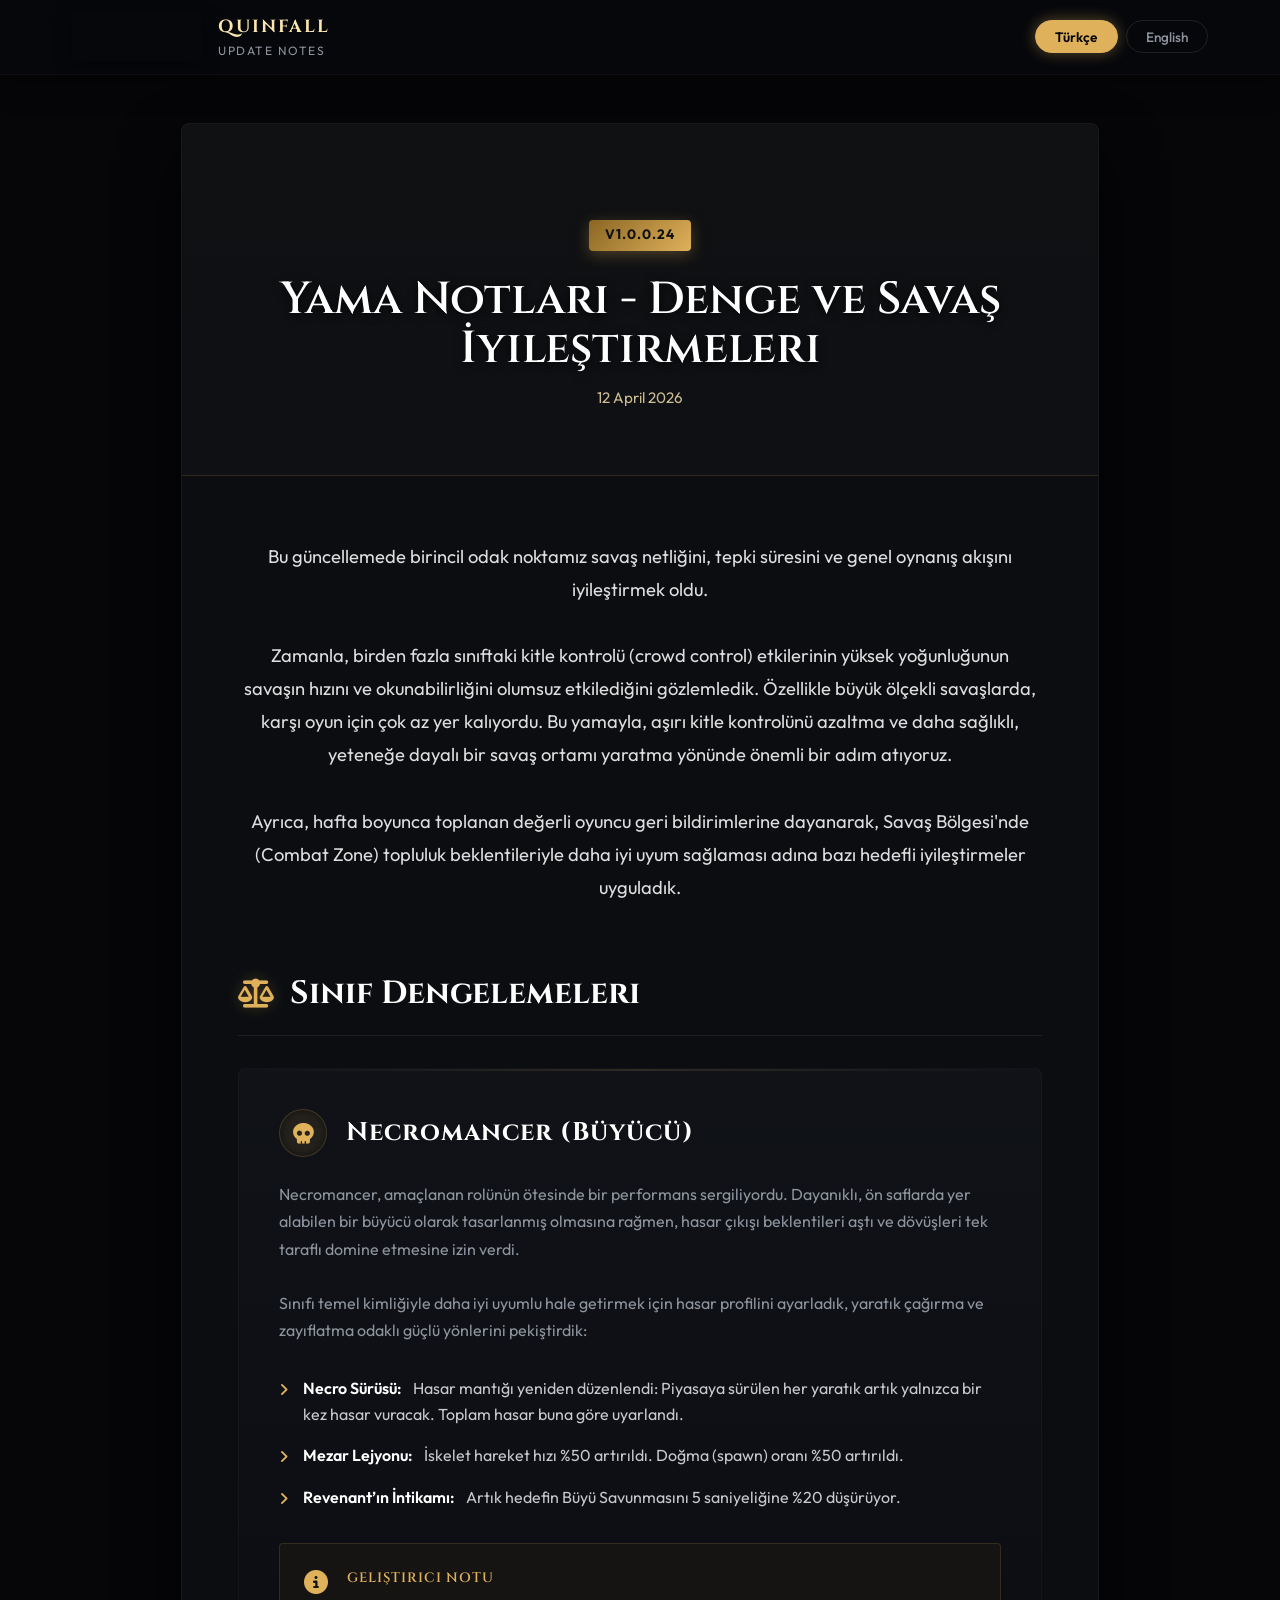
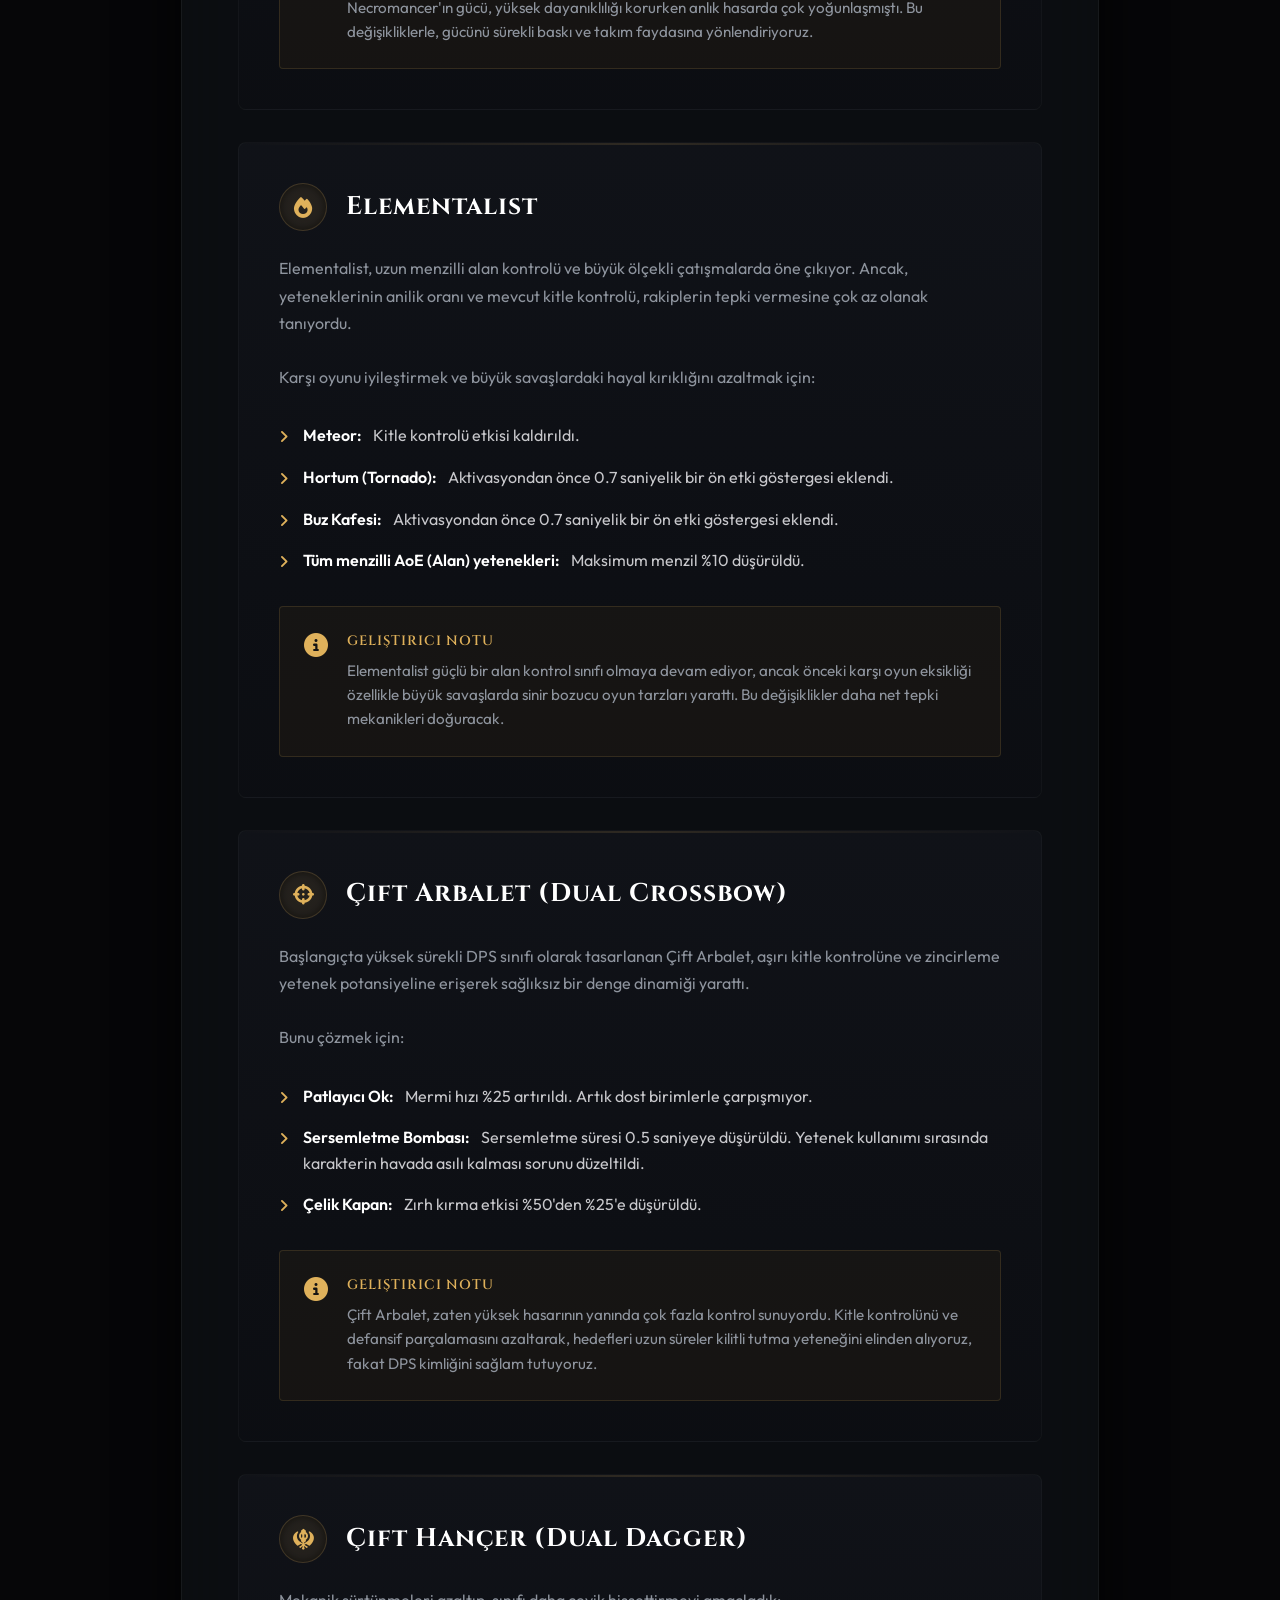
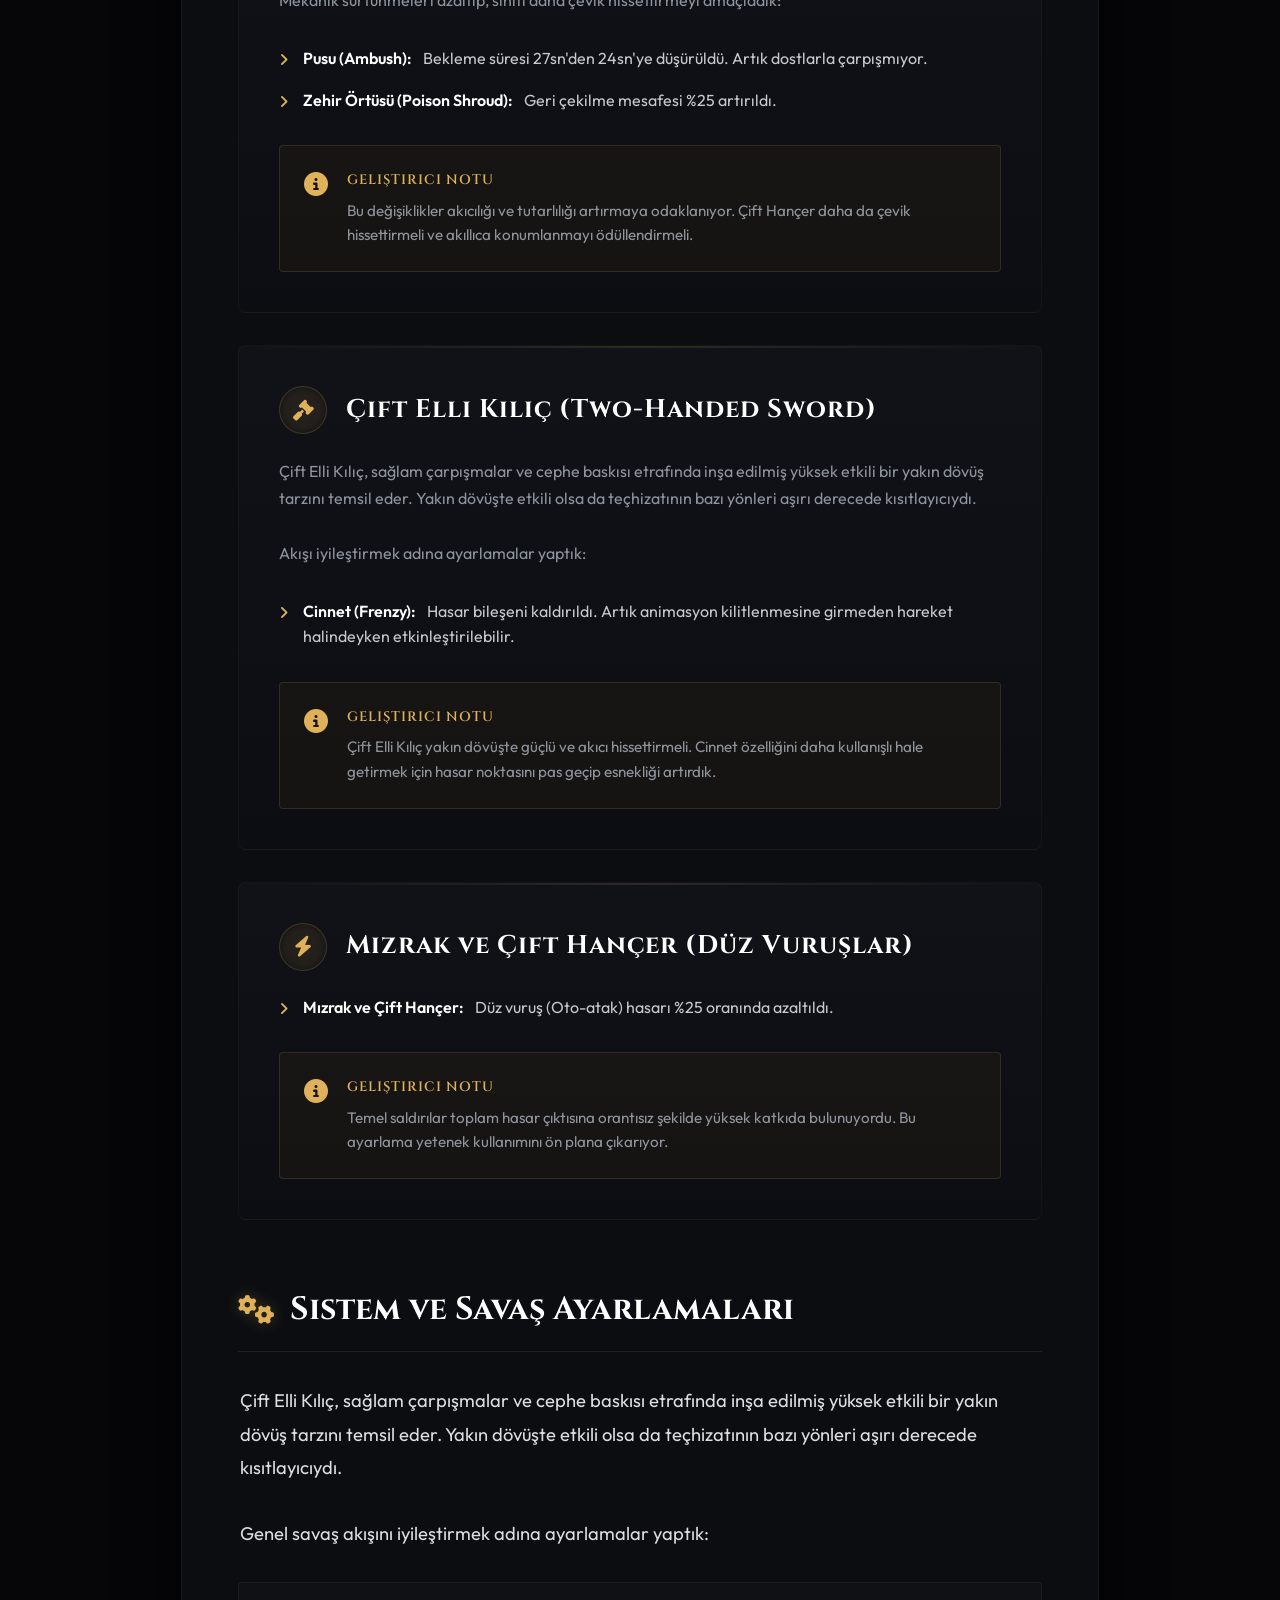
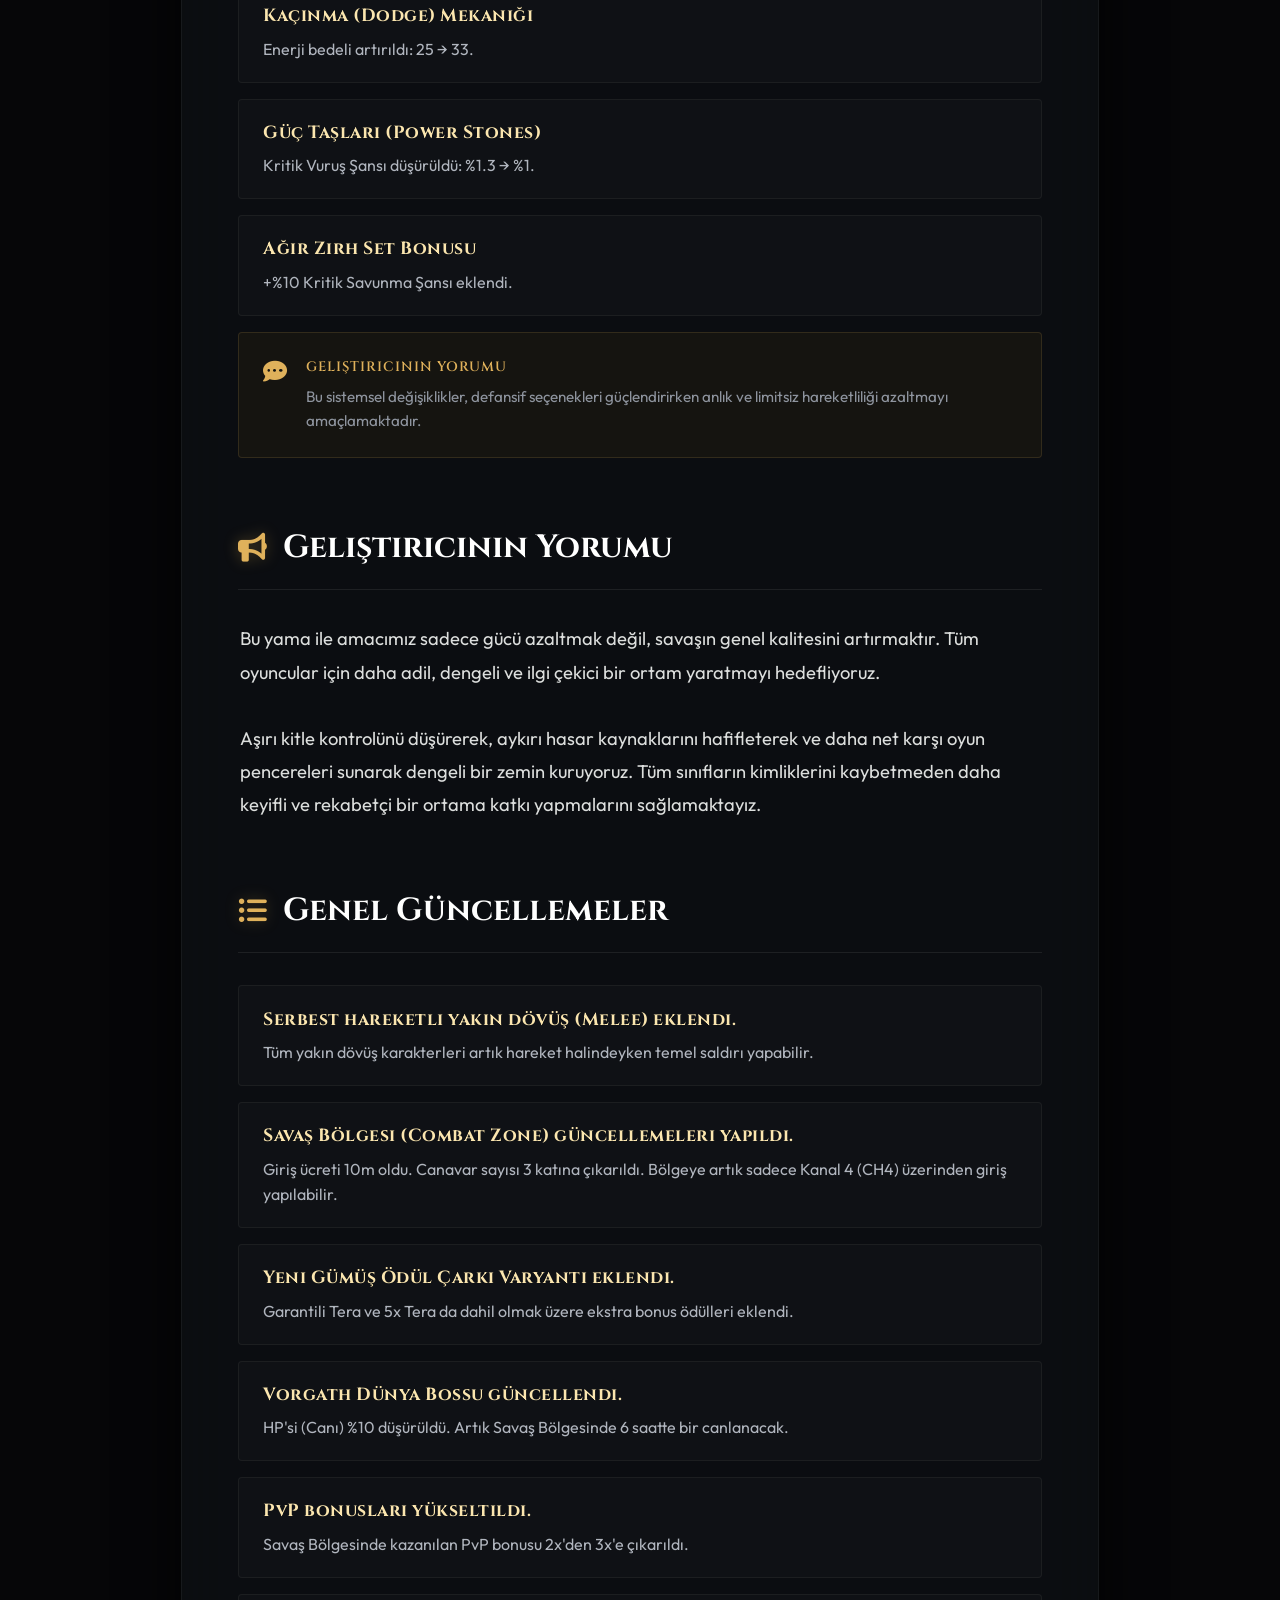
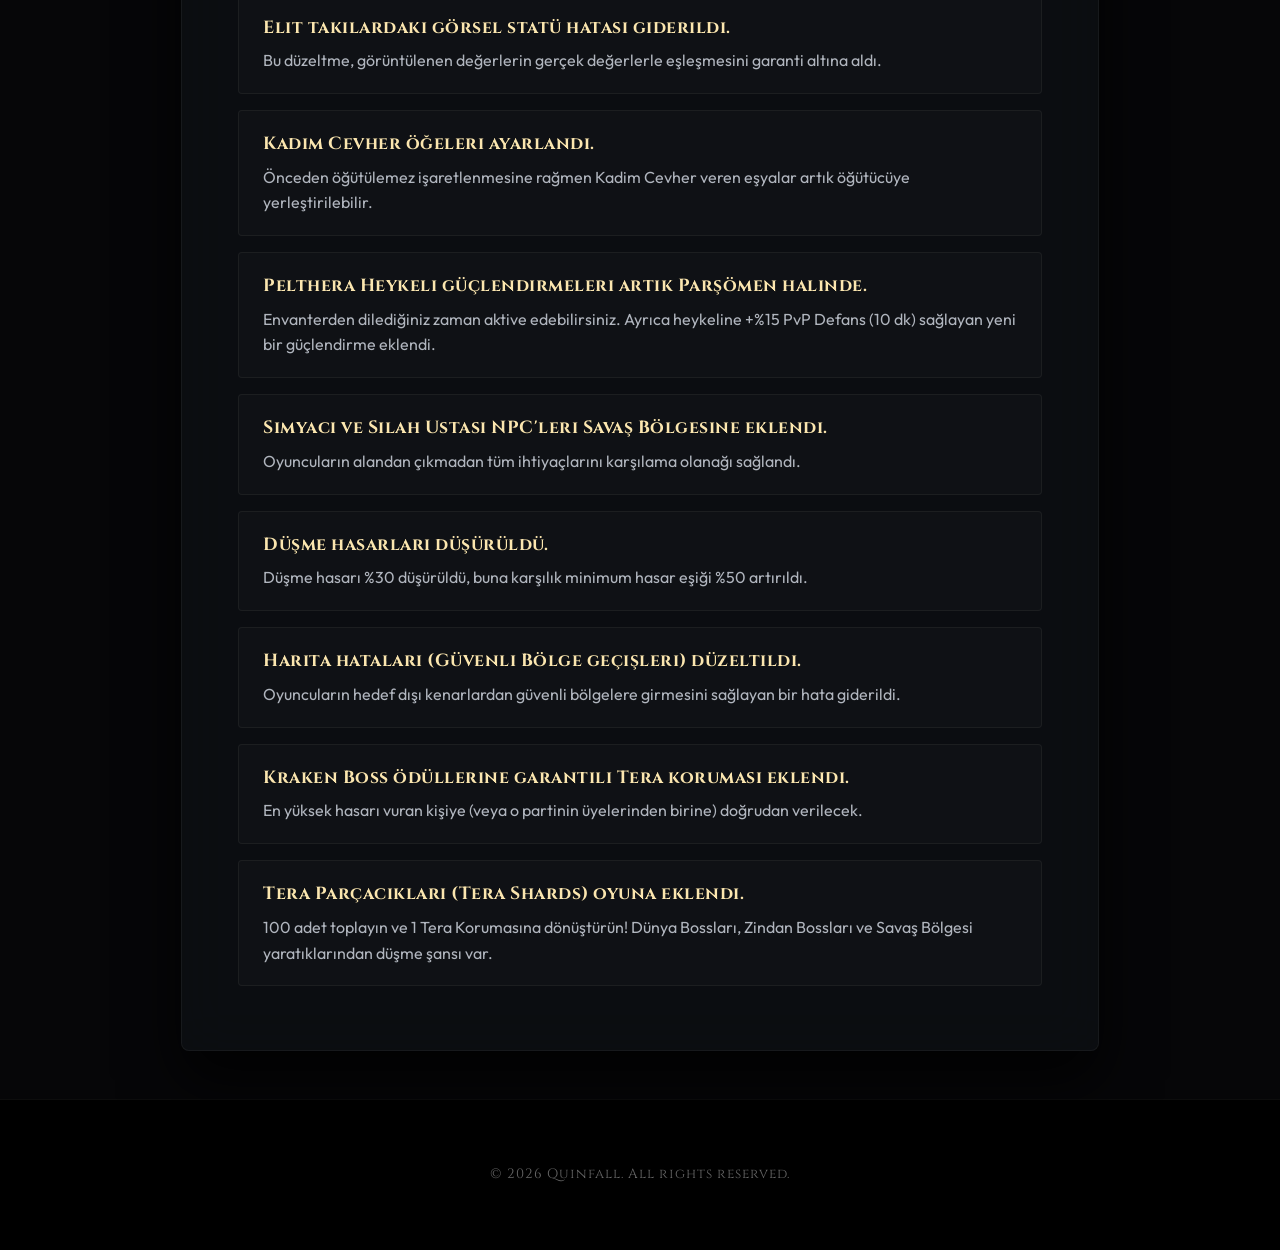
==== index.html @ e9168fc7 "Add files via upload Quinfall Patch Notes" ====
<!DOCTYPE html>
<html lang="en">
<head>
    <meta charset="UTF-8">
    <meta name="viewport" content="width=device-width, initial-scale=1.0">
    <title>Quinfall - Update Notes</title>
    <!-- Modern Fonts -->
    <link rel="preconnect" href="https://fonts.googleapis.com">
    <link rel="preconnect" href="https://fonts.gstatic.com" crossorigin>
    <link href="https://fonts.googleapis.com/css2?family=Outfit:wght@300;400;500;600;700&family=Cinzel:wght@500;600;700&display=swap" rel="stylesheet">
    <link rel="stylesheet" href="https://cdnjs.cloudflare.com/ajax/libs/font-awesome/6.4.0/css/all.min.css">
    <link rel="stylesheet" href="style.css">
</head>
<body>
    <!-- Premium Background Effects -->
    <div class="background-effects">
        <div class="glow-orb orb-1"></div>
        <div class="glow-orb orb-2"></div>
        <div class="glow-orb orb-3"></div>
        <div class="noise-overlay"></div>
    </div>

    <!-- Top Navigation -->
    <nav class="navbar">
        <div class="nav-container">
            <div class="logo">
                <span class="logo-q">Q</span>
                <div class="logo-text">
                    <h1>QUINFALL</h1>
                    <span class="subtitle" id="nav-subtitle">Update Notes</span>
                </div>
            </div>
            <div class="lang-selector">
                <button class="lang-btn active" data-lang="tr">Türkçe</button>
                <button class="lang-btn" data-lang="en">English</button>
            </div>
        </div>
    </nav>

    <!-- Main Content -->
    <main class="container">
        <div class="patch-container">
            <!-- Header Section (Dynamic) -->
            <div class="patch-hero" id="patch-hero">
                <div class="version-badge" id="version-badge">v1.0.0.24</div>
                <h1 class="patch-title" id="patch-title">Loading...</h1>
                <p class="patch-date" id="patch-date">12 April 2026</p>
            </div>

            <!-- Content renders here -->
            <div id="content-body" class="content-body">
                <div class="loading-spinner"></div>
            </div>
        </div>
    </main>

    <!-- Footer -->
    <footer>
        <div class="footer-content">
            <p>&copy; 2026 Quinfall. <span id="footer-rights">All rights reserved.</span></p>
        </div>
    </footer>

    <!-- Scripts -->
    <script src="data.js"></script>
    <script src="script.js"></script>
</body>
</html>
---- style.css ----
:root {
    /* Professional Game Palette */
    --bg-dark: #060608;
    --bg-panel: rgba(14, 16, 20, 0.75);
    --bg-panel-hover: rgba(22, 25, 30, 0.85);
    
    /* Authentic Gold/Bronze from typical MMOs */
    --gold: #dfb15b;
    --gold-light: #fbe6af;
    --gold-dark: #8b6623;
    
    --text-main: #dcdedd;
    --text-muted: #8e949e;
    
    --border-subtle: rgba(223, 177, 91, 0.15);
    --border-highlight: rgba(223, 177, 91, 0.4);
    
    /* Typography */
    --font-heading: 'Cinzel', serif;
    --font-body: 'Outfit', sans-serif;
    
    /* Spacing & Radii */
    --radius-sm: 4px;
    --radius-md: 8px;
    --radius-lg: 16px;
    
    /* Transitions */
    --trans-smooth: all 0.3s cubic-bezier(0.2, 0.8, 0.2, 1);
}

* { margin: 0; padding: 0; box-sizing: border-box; }

body {
    font-family: var(--font-body);
    background-color: var(--bg-dark);
    color: var(--text-main);
    line-height: 1.6;
    overflow-x: hidden;
    position: relative;
    min-height: 100vh;
}

/* Authentic Game Background */
.background-effects {
    position: fixed;
    top: 0; left: 0; width: 100vw; height: 100vh;
    z-index: -1;
    overflow: hidden;
    background-color: var(--bg-dark);
    background-image: url('https://shared.akamai.steamstatic.com/store_item_assets/steam/apps/2294660/page_bg_generated_v6b.jpg');
    background-size: cover;
    background-position: center top;
    background-attachment: fixed;
}
.background-effects::after {
    content: '';
    position: absolute;
    inset: 0;
    /* Deep fade to blend the bottom to dark black */
    background: linear-gradient(to bottom, rgba(6, 6, 8, 0.6) 0%, rgba(6, 6, 8, 0.95) 60%, rgba(6, 6, 8, 1) 100%);
    pointer-events: none;
}

/* Navbar: More integrated and professional */
.navbar {
    position: sticky;
    top: 0;
    z-index: 100;
    background: rgba(8, 9, 12, 0.85);
    backdrop-filter: blur(12px);
    -webkit-backdrop-filter: blur(12px);
    border-bottom: 1px solid rgba(255, 255, 255, 0.03);
    padding: 0.8rem 0;
    box-shadow: 0 4px 30px rgba(0,0,0,0.5);
}

.nav-container {
    max-width: 1200px;
    margin: 0 auto;
    padding: 0 2rem;
    display: flex;
    justify-content: space-between;
    align-items: center;
}

.logo {
    display: flex;
    align-items: center;
    gap: 1rem;
}

.logo-q {
    background: url('https://shared.akamai.steamstatic.com/store_item_assets/steam/apps/2294660/header.jpg') center/cover;
    width: 130px;
    height: 48px;
    border-radius: var(--radius-sm);
    box-shadow: 0 4px 15px rgba(0,0,0,0.5);
    /* Hiding the literal 'Q' text we had before */
    color: transparent;
}
.logo-q::before {
    display: none;
}

.logo-text {
    display: flex;
    flex-direction: column;
}

.logo-text h1 {
    font-family: var(--font-heading);
    font-size: 1.1rem;
    letter-spacing: 2px;
    color: var(--gold-light);
    margin: 0;
    text-transform: uppercase;
}

.logo-text .subtitle {
    font-size: 0.75rem;
    color: var(--text-muted);
    letter-spacing: 1.5px;
    text-transform: uppercase;
}

.lang-selector {
    display: flex;
    gap: 0.5rem;
}

.lang-btn {
    background: transparent;
    border: 1px solid rgba(255,255,255,0.1);
    color: var(--text-muted);
    font-family: var(--font-body);
    font-weight: 500;
    font-size: 0.85rem;
    padding: 0.4rem 1.2rem;
    border-radius: 40px;
    cursor: pointer;
    transition: var(--trans-smooth);
}

.lang-btn:hover {
    color: #fff;
    border-color: rgba(255,255,255,0.3);
    background: rgba(255,255,255,0.05);
}

.lang-btn.active {
    background: var(--gold);
    color: #000;
    border-color: var(--gold);
    font-weight: 600;
    box-shadow: 0 0 15px rgba(223, 177, 91, 0.4);
}

/* Layout */
.container {
    max-width: 950px;
    margin: 3rem auto;
    padding: 0 1rem;
}

.patch-container {
    background: var(--bg-panel);
    backdrop-filter: blur(25px);
    -webkit-backdrop-filter: blur(25px);
    border: 1px solid rgba(255, 255, 255, 0.05);
    border-radius: var(--radius-md);
    box-shadow: 0 30px 60px rgba(0,0,0,0.8), inset 0 1px 0 rgba(255,255,255,0.05);
    overflow: hidden;
}

/* Hero Section */
.patch-hero {
    padding: 6rem 3rem 4rem;
    text-align: center;
    position: relative;
    background-color: #111;
    background-image: url('https://shared.akamai.steamstatic.com/store_item_assets/steam/apps/2294660/library_hero.jpg');
    background-size: cover;
    background-position: center;
    border-bottom: 1px solid var(--border-subtle);
}

/* Dark overlay on hero image to make text pop */
.patch-hero::before {
    content: '';
    position: absolute;
    inset: 0;
    background: linear-gradient(180deg, rgba(14,16,20,0.3) 0%, rgba(14,16,20,0.9) 80%, rgba(14,16,20,1) 100%);
    z-index: 1;
}

.patch-hero > * {
    position: relative;
    z-index: 2;
}

.version-badge {
    display: inline-block;
    background: linear-gradient(135deg, var(--gold-dark), var(--gold));
    color: #111;
    border: none;
    padding: 0.3rem 1rem;
    border-radius: 4px;
    font-size: 0.85rem;
    font-weight: 700;
    letter-spacing: 1px;
    margin-bottom: 1.5rem;
    box-shadow: 0 4px 15px rgba(223, 177, 91, 0.3);
    text-transform: uppercase;
}

.patch-title {
    font-family: var(--font-heading);
    font-size: 2.8rem;
    font-weight: 600;
    color: #fff;
    margin-bottom: 0.8rem;
    line-height: 1.1;
    text-shadow: 0 2px 10px rgba(0,0,0,0.8);
}

.patch-hero .patch-date {
    color: var(--gold-light);
    font-size: 0.95rem;
    opacity: 0.8;
}

/* Content Body */
.content-body {
    padding: 4rem 3.5rem;
}

/* Patch Notes Content Styles */
.intro-text {
    font-size: 1.15rem;
    color: var(--text-main);
    margin-bottom: 4rem;
    line-height: 1.8;
    text-align: center;
    max-width: 800px;
    margin-left: auto;
    margin-right: auto;
}

.section-title {
    font-family: var(--font-heading);
    color: #fff;
    font-size: 2rem;
    margin: 4rem 0 2rem;
    padding-bottom: 1rem;
    border-bottom: 1px solid rgba(255,255,255,0.08);
    display: flex;
    align-items: center;
    gap: 1rem;
}

.section-title i {
    color: var(--gold);
    font-size: 1.8rem;
    text-shadow: 0 0 15px rgba(223, 177, 91, 0.3);
}

/* Modern MMO Class Cards */
.class-block {
    background: linear-gradient(180deg, rgba(25, 28, 35, 0.4) 0%, rgba(14, 16, 20, 0.4) 100%);
    border: 1px solid rgba(255,255,255,0.03);
    border-radius: var(--radius-md);
    padding: 2.5rem;
    margin-bottom: 2rem;
    transition: var(--trans-smooth);
    position: relative;
    overflow: hidden;
}

/* Top accent line */
.class-block::before {
    content: '';
    position: absolute;
    top: 0; left: 0; right: 0;
    height: 2px;
    background: linear-gradient(90deg, transparent, var(--border-subtle), transparent);
    transition: var(--trans-smooth);
}

.class-block:hover {
    background: linear-gradient(180deg, rgba(30, 34, 42, 0.5) 0%, rgba(18, 20, 25, 0.5) 100%);
    border-color: rgba(255,255,255,0.08);
    transform: translateY(-2px);
    box-shadow: 0 10px 30px rgba(0,0,0,0.5);
}

.class-block:hover::before {
    background: linear-gradient(90deg, transparent, var(--gold), transparent);
}

.class-header {
    display: flex;
    align-items: center;
    gap: 1.2rem;
    margin-bottom: 1.5rem;
}

.class-icon {
    width: 48px;
    height: 48px;
    background: rgba(223, 177, 91, 0.1);
    border: 1px solid var(--border-subtle);
    border-radius: 50%;
    display: flex;
    align-items: center;
    justify-content: center;
    color: var(--gold);
    font-size: 1.3rem;
    box-shadow: inset 0 0 10px rgba(0,0,0,0.5);
}

.class-block h3 {
    font-family: var(--font-heading);
    font-size: 1.6rem;
    color: #fff;
    letter-spacing: 1px;
}

.class-intro {
    color: var(--text-muted);
    margin-bottom: 2rem;
    font-size: 1rem;
    line-height: 1.7;
}

.changes-list {
    list-style: none;
    margin-bottom: 2rem;
    display: flex;
    flex-direction: column;
    gap: 1rem;
}

.changes-list li {
    position: relative;
    padding-left: 1.5rem;
    color: #c8c8cc;
}

.changes-list li::before {
    content: '\f105'; /* FontAwesome angle-right */
    font-family: 'Font Awesome 6 Free';
    font-weight: 900;
    position: absolute;
    left: 0;
    top: 2px;
    color: var(--gold);
    font-size: 0.9rem;
}

.skill-name {
    color: #fff;
    font-weight: 600;
    margin-right: 0.5rem;
}

/* Dev Note Enhancement */
.dev-note {
    background: rgba(139, 102, 35, 0.08);
    border: 1px solid rgba(223, 177, 91, 0.15);
    padding: 1.5rem;
    border-radius: var(--radius-sm);
    margin-top: 1rem;
    font-size: 0.95rem;
    color: var(--text-muted);
    display: flex;
    gap: 1.2rem;
    line-height: 1.6;
}

.dev-note i {
    color: var(--gold);
    font-size: 1.5rem;
    margin-top: 2px;
}

.dev-note-title {
    display: block;
    color: var(--gold);
    font-weight: 600;
    margin-bottom: 0.4rem;
    font-family: var(--font-heading);
    letter-spacing: 1px;
    text-transform: uppercase;
    font-size: 0.85rem;
}

/* System List - Authentic MMO Style */
.system-list {
    list-style: none;
    display: grid;
    grid-template-columns: 1fr;
    gap: 1rem;
}

.system-list li {
    background: rgba(255, 255, 255, 0.02);
    border: 1px solid rgba(255,255,255,0.05);
    padding: 1.2rem 1.5rem;
    border-radius: var(--radius-sm);
    transition: var(--trans-smooth);
    display: flex;
    flex-direction: column;
}

.system-list li:hover {
    background: rgba(255, 255, 255, 0.04);
    border-color: rgba(255,255,255,0.1);
}

.system-list li strong {
    color: var(--gold-light);
    font-family: var(--font-heading);
    letter-spacing: 0.5px;
    font-size: 1.1rem;
    margin-bottom: 0.4rem;
    display: block;
}

.system-list li span {
    color: #b0b5be;
}

/* Loading Spinner */
.loading-spinner {
    width: 50px;
    height: 50px;
    border: 3px solid rgba(255,255,255,0.05);
    border-top-color: var(--gold);
    border-radius: 50%;
    animation: spin 1s infinite cubic-bezier(0.6, 0.2, 0.4, 0.8);
    margin: 5rem auto;
}

@keyframes spin { 100% { transform: rotate(360deg); } }

/* Footer */
footer {
    text-align: center;
    padding: 4rem 0;
    color: rgba(255,255,255,0.4);
    font-size: 0.85rem;
    background: #000;
    border-top: 1px solid rgba(255,255,255,0.05);
    font-family: var(--font-heading);
    letter-spacing: 1px;
}

/* Responsive adjustments */
@media (max-width: 768px) {
    .patch-hero { padding: 4rem 1.5rem 3rem; }
    .patch-title { font-size: 2.2rem; }
    .content-body { padding: 2rem 1.5rem; }
    .nav-container { flex-direction: column; gap: 1rem; }
    .class-block { padding: 1.5rem; }
    .section-title { font-size: 1.6rem; }
}
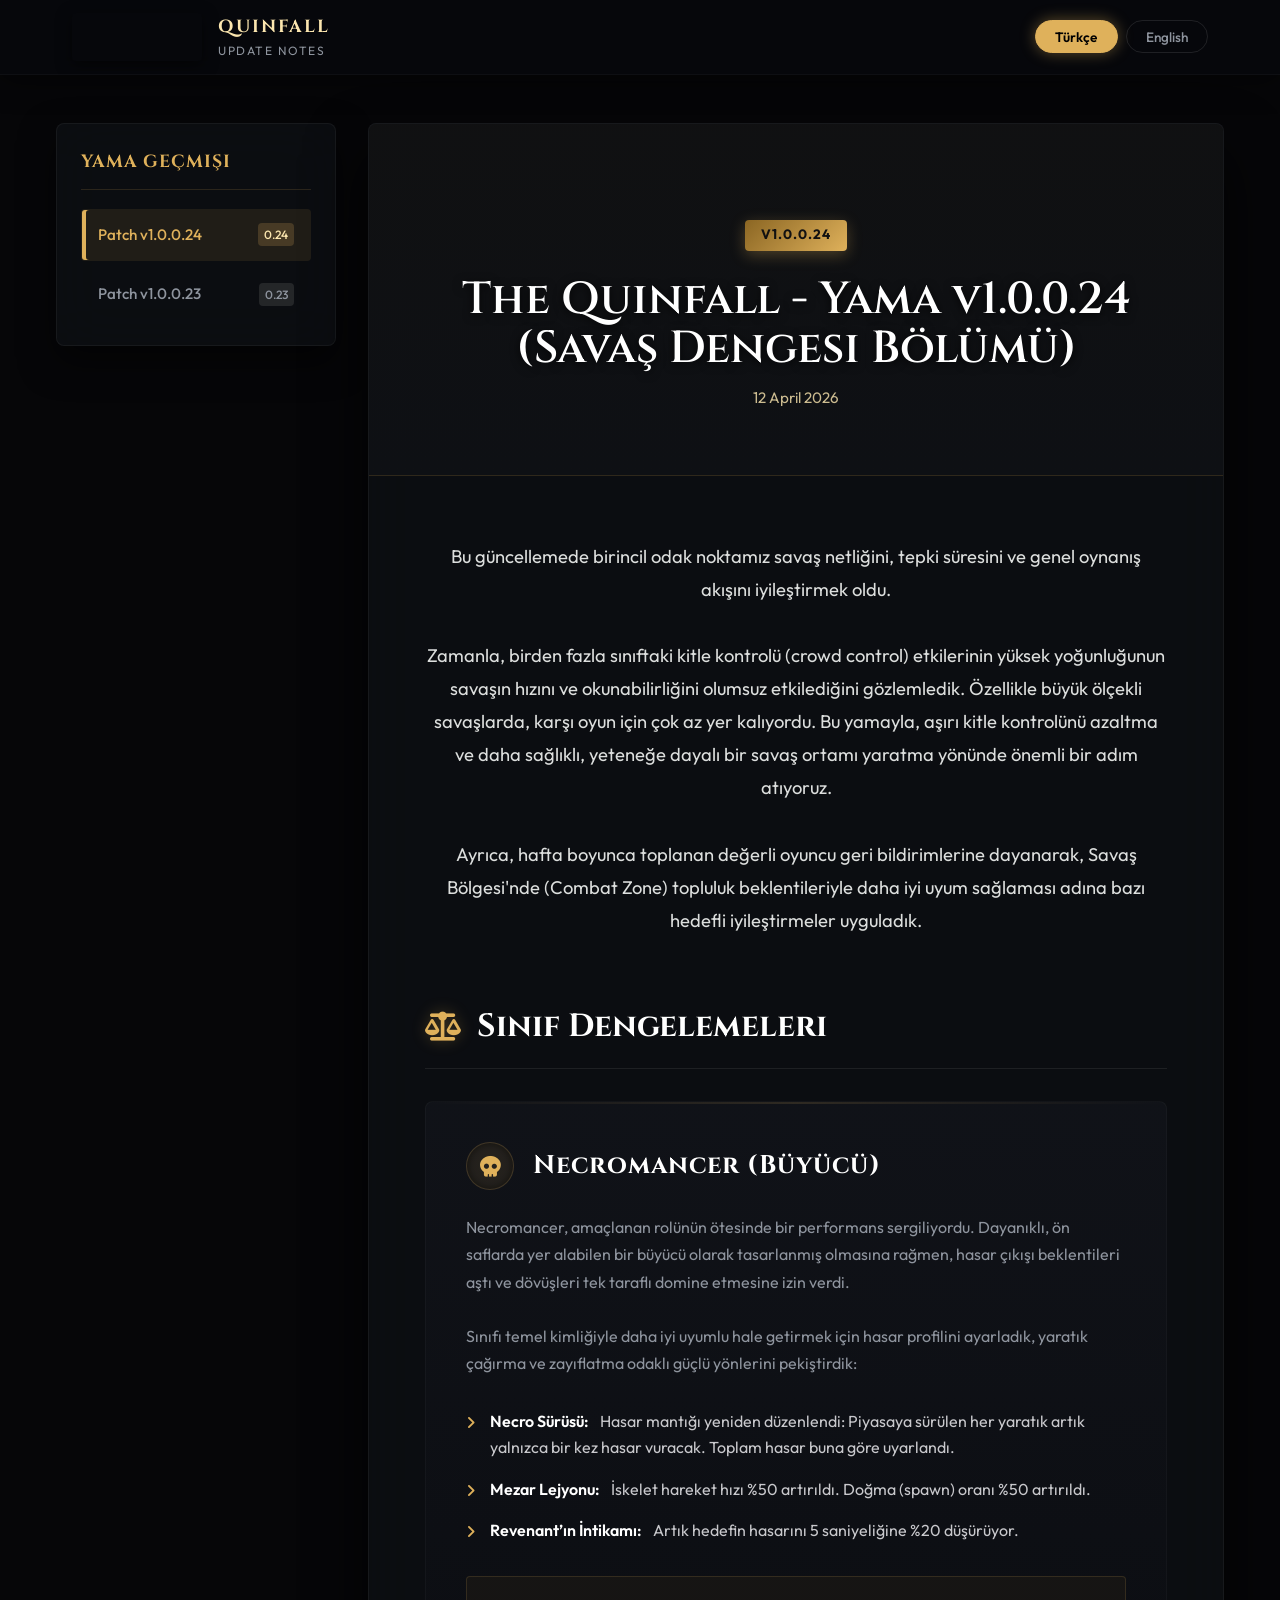
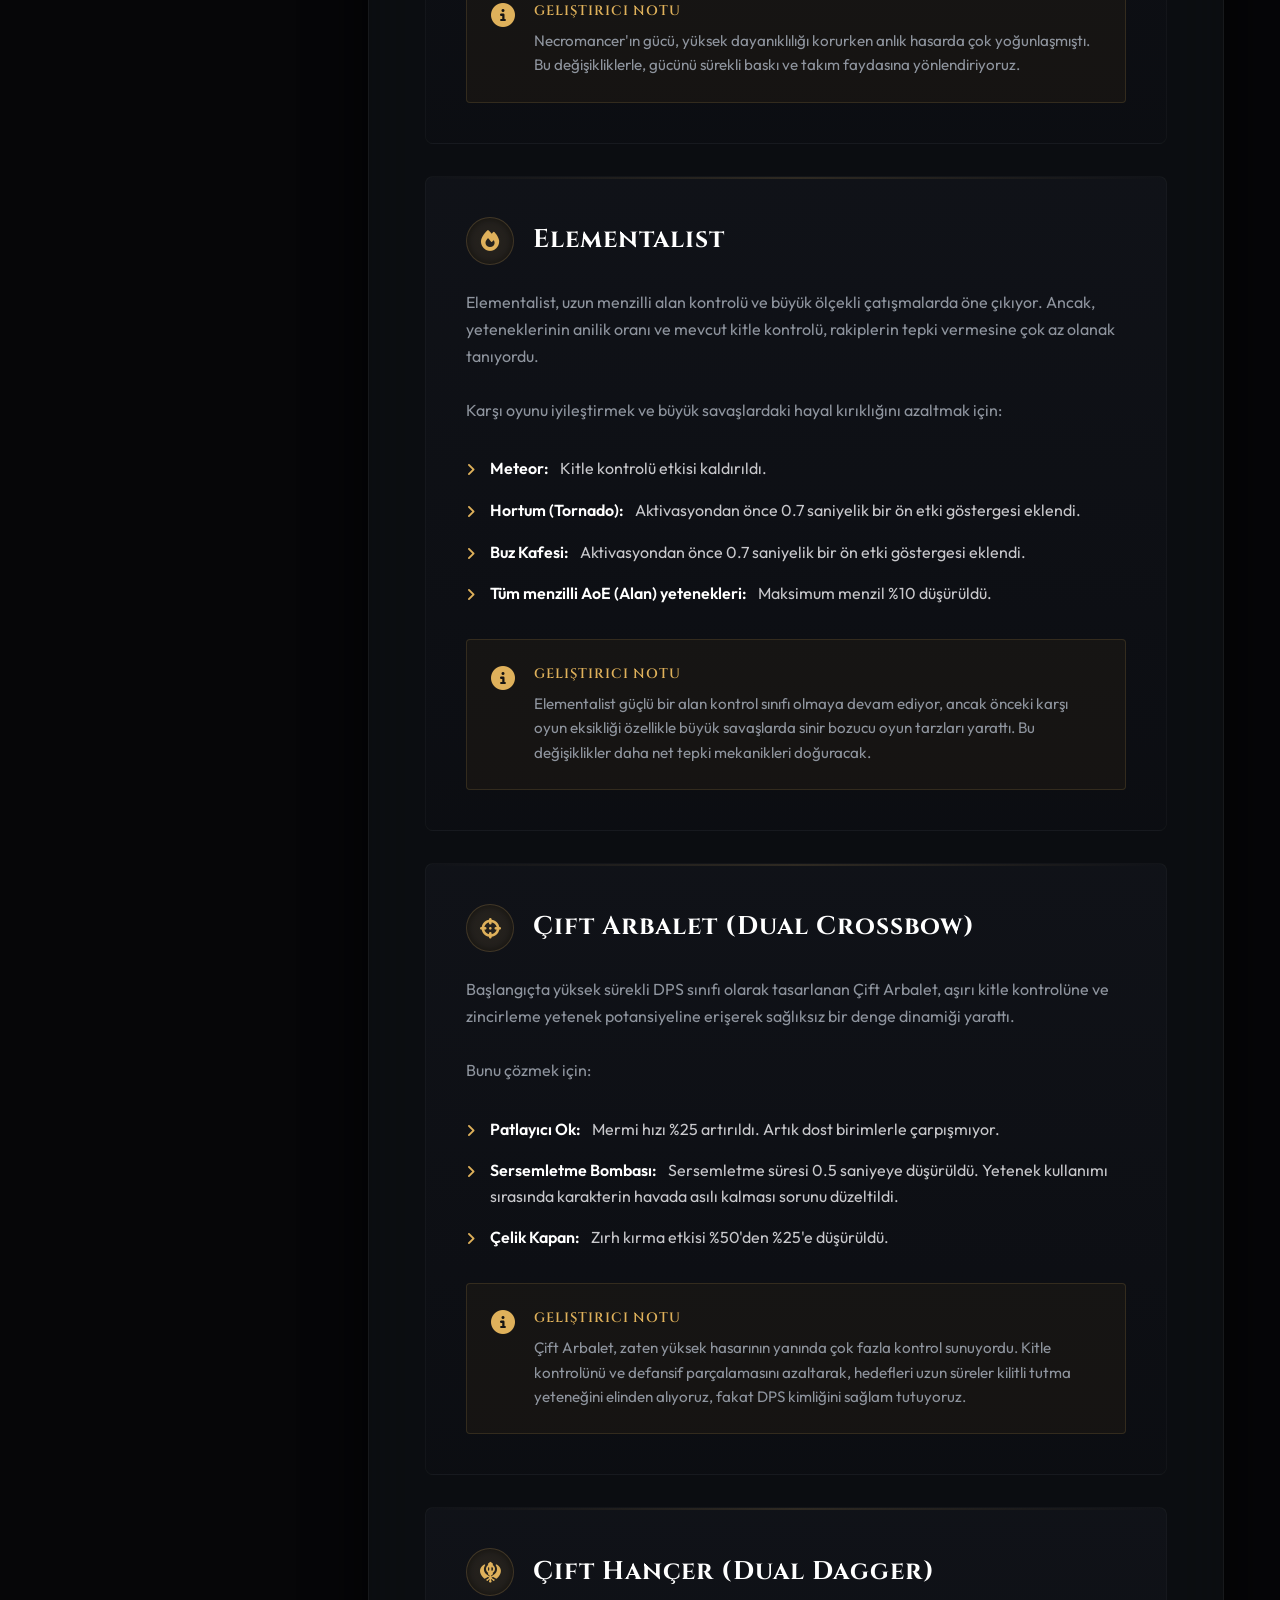
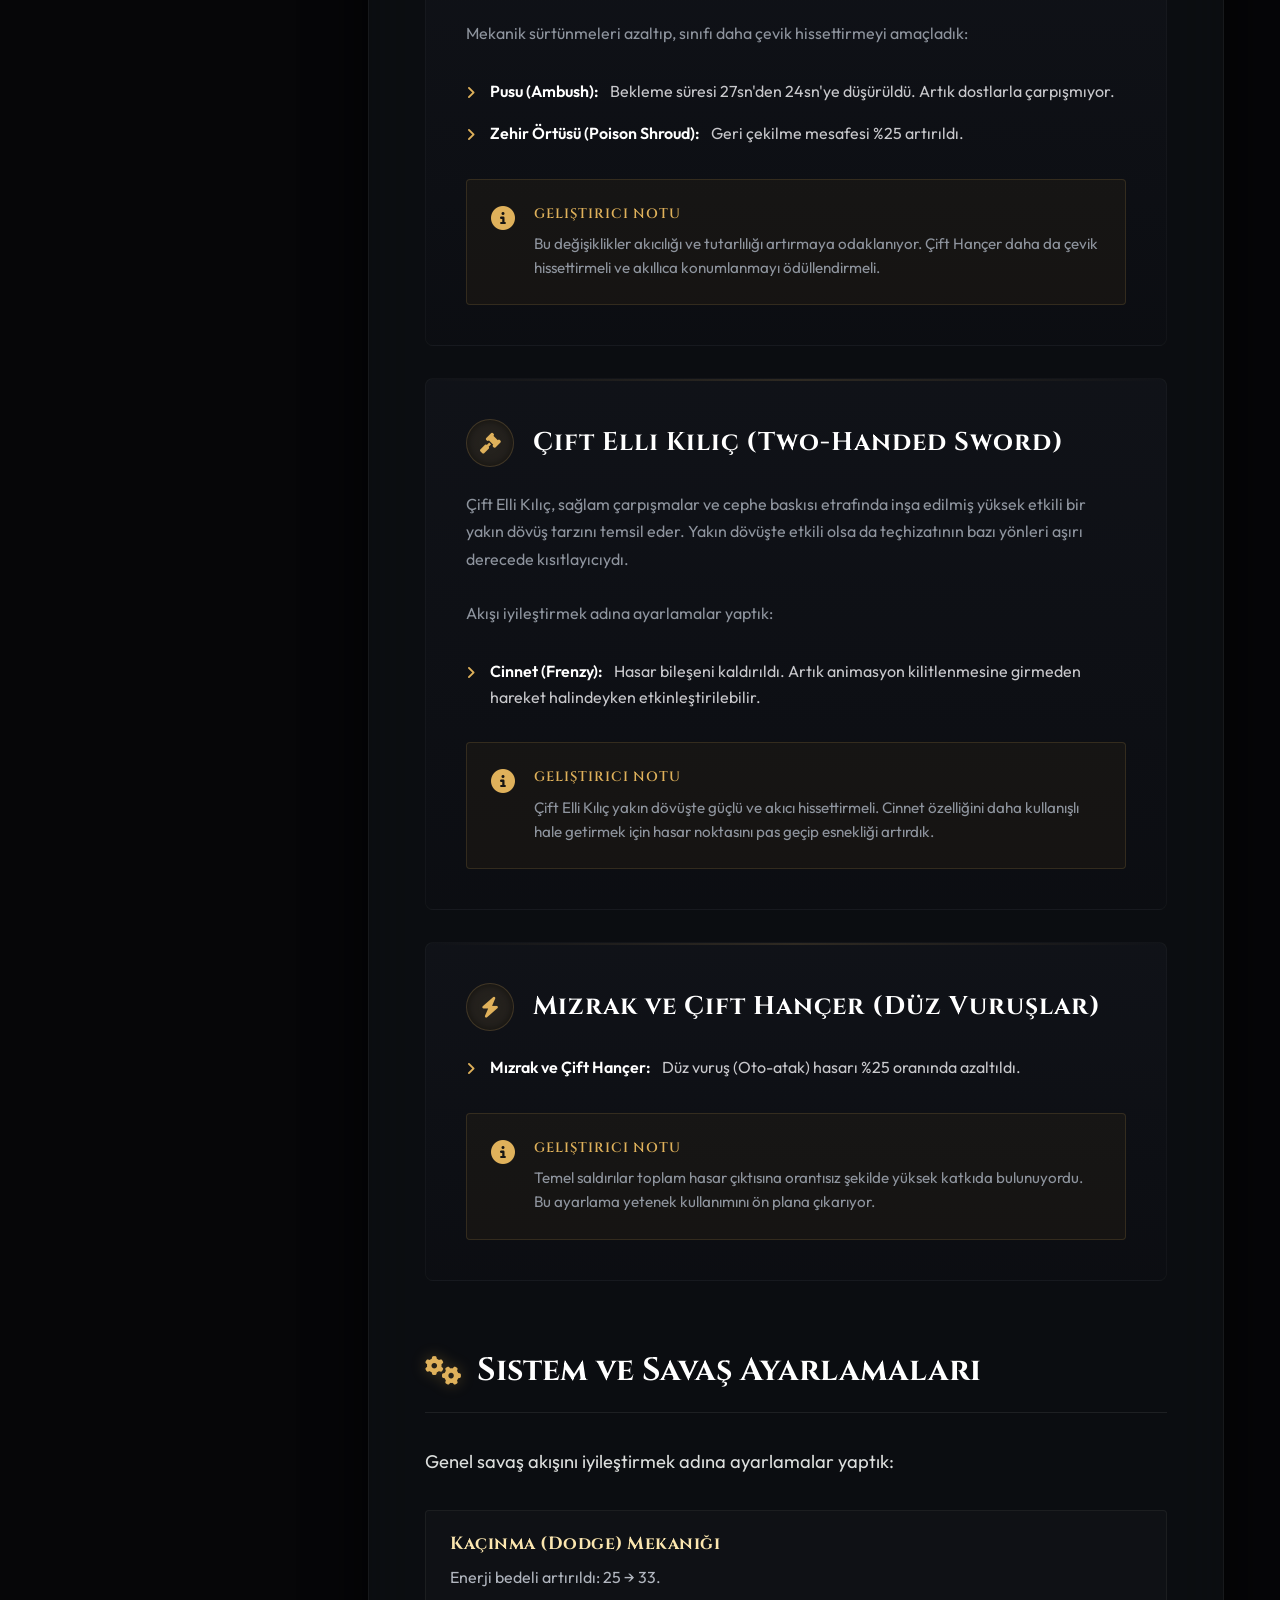
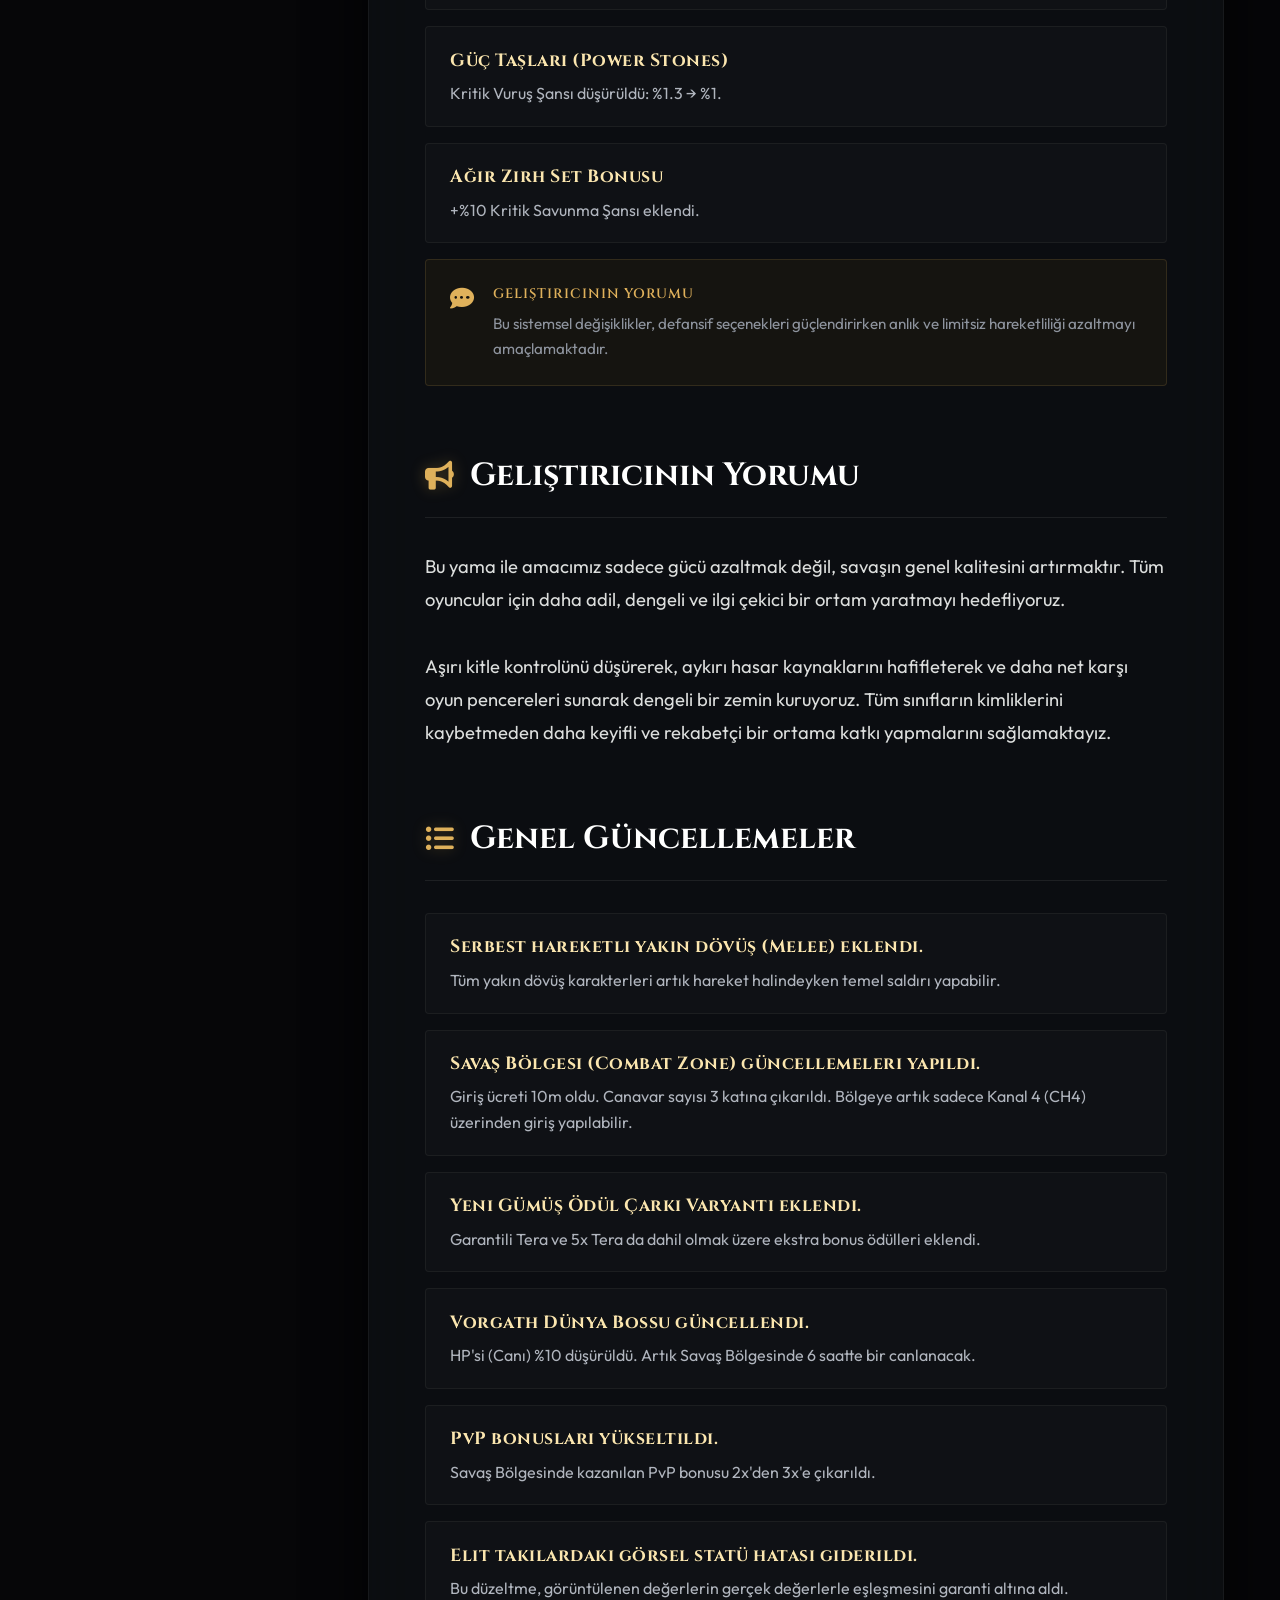
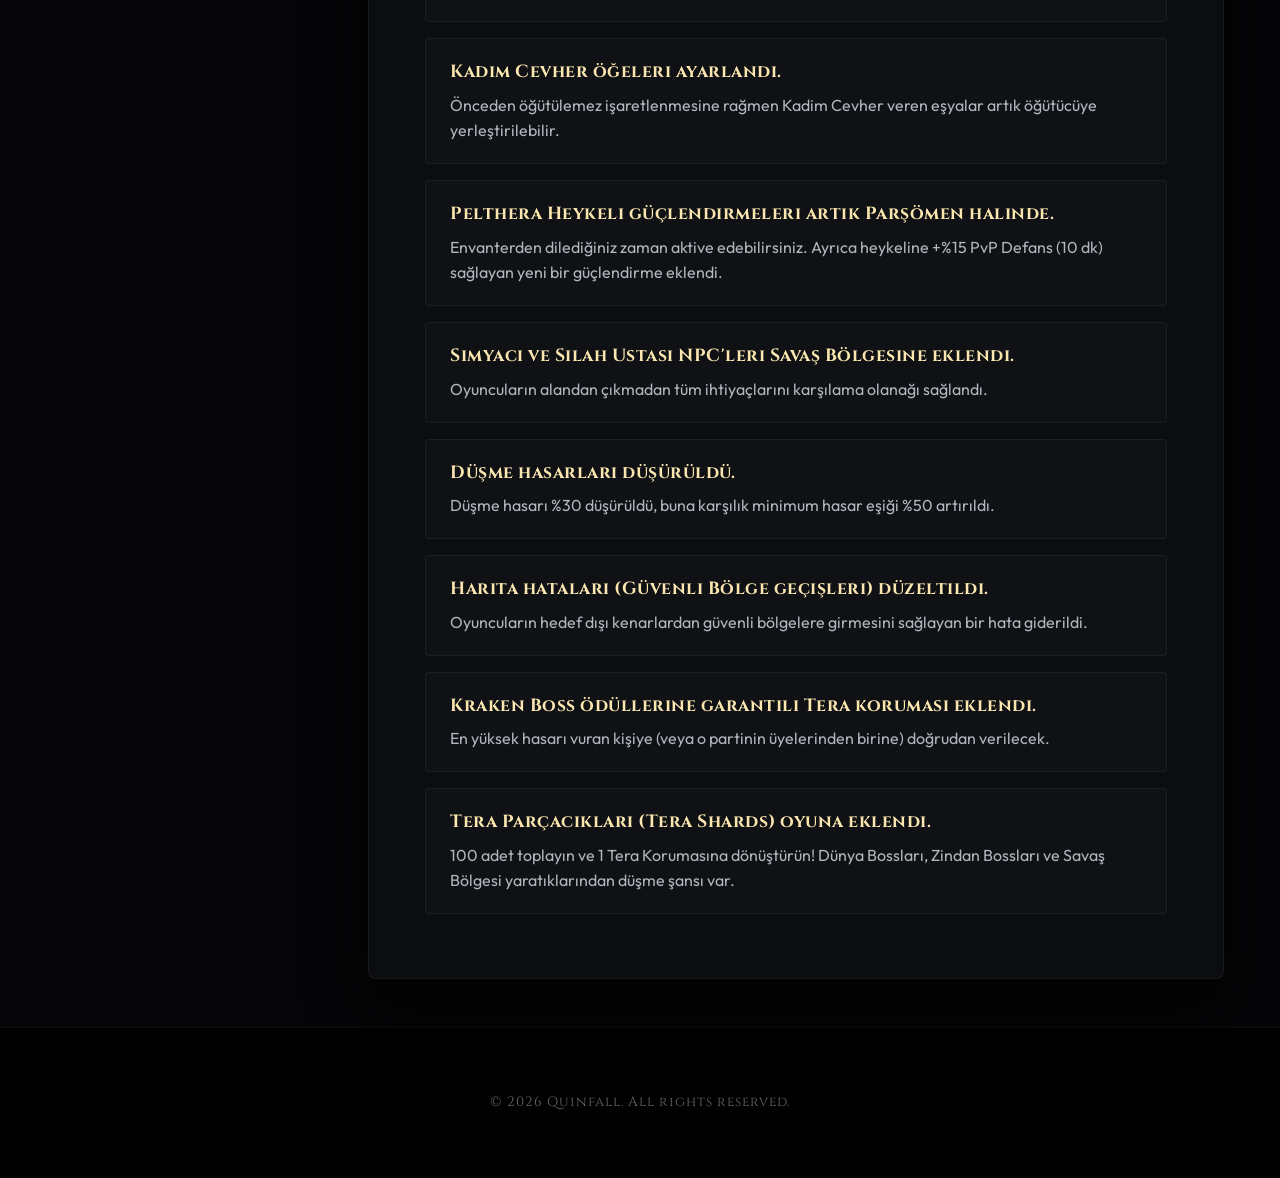
==== commit bc0f58bd: "Add files via upload" ====
--- a/index.html
+++ b/index.html
@@ -38,7 +38,15 @@
     </nav>
 
     <!-- Main Content -->
-    <main class="container">
+    <main class="container multi-version-layout">
+        <!-- Sidebar for Versions -->
+        <aside class="version-sidebar">
+            <h3 class="sidebar-title" id="sidebar-title">Update History</h3>
+            <ul id="version-list" class="version-list">
+                <!-- Dynamically populated -->
+            </ul>
+        </aside>
+
         <div class="patch-container">
             <!-- Header Section (Dynamic) -->
             <div class="patch-hero" id="patch-hero">
--- a/style.css
+++ b/style.css
@@ -157,9 +157,7 @@
 
 /* Layout */
 .container {
-    max-width: 950px;
-    margin: 3rem auto;
-    padding: 0 1rem;
+    width: 100%;
 }
 
 .patch-container {
@@ -464,3 +462,96 @@
     .class-block { padding: 1.5rem; }
     .section-title { font-size: 1.6rem; }
 }
+
+/* Multi-Version Layout */
+.multi-version-layout {
+    display: grid;
+    grid-template-columns: 280px 1fr;
+    gap: 2rem;
+    max-width: 1200px;
+    margin: 3rem auto;
+    padding: 0 1rem;
+}
+
+/* Sidebar Styles */
+.version-sidebar {
+    background: var(--bg-panel);
+    backdrop-filter: blur(25px);
+    -webkit-backdrop-filter: blur(25px);
+    border: 1px solid rgba(255, 255, 255, 0.05);
+    border-radius: var(--radius-md);
+    padding: 1.5rem;
+    height: fit-content;
+    position: sticky;
+    top: 100px;
+    box-shadow: 0 15px 35px rgba(0,0,0,0.5);
+}
+
+.sidebar-title {
+    font-family: var(--font-heading);
+    color: var(--gold);
+    font-size: 1.1rem;
+    margin-bottom: 1.2rem;
+    padding-bottom: 0.8rem;
+    border-bottom: 1px solid var(--border-subtle);
+    text-transform: uppercase;
+    letter-spacing: 1px;
+}
+
+.version-list {
+    list-style: none;
+    display: flex;
+    flex-direction: column;
+    gap: 0.5rem;
+}
+
+.version-btn {
+    width: 100%;
+    text-align: left;
+    background: transparent;
+    border: 1px solid transparent;
+    padding: 0.8rem 1rem;
+    border-radius: var(--radius-sm);
+    cursor: pointer;
+    transition: var(--trans-smooth);
+    color: var(--text-muted);
+    font-family: var(--font-body);
+    font-size: 0.95rem;
+    font-weight: 500;
+    display: flex;
+    justify-content: space-between;
+    align-items: center;
+}
+
+.version-btn:hover {
+    background: rgba(255,255,255,0.05);
+    color: #fff;
+}
+
+.version-btn.active {
+    background: rgba(223, 177, 91, 0.1);
+    color: var(--gold);
+    box-shadow: inset 4px 0 0 var(--gold);
+}
+
+.version-tag {
+    font-size: 0.75rem;
+    padding: 2px 6px;
+    border-radius: 4px;
+    background: rgba(255,255,255,0.1);
+}
+
+.version-btn.active .version-tag {
+    background: rgba(223, 177, 91, 0.2);
+    color: var(--gold-light);
+}
+
+@media (max-width: 900px) {
+    .multi-version-layout {
+        grid-template-columns: 1fr;
+    }
+    .version-sidebar {
+        position: static;
+        margin-bottom: 2rem;
+    }
+}
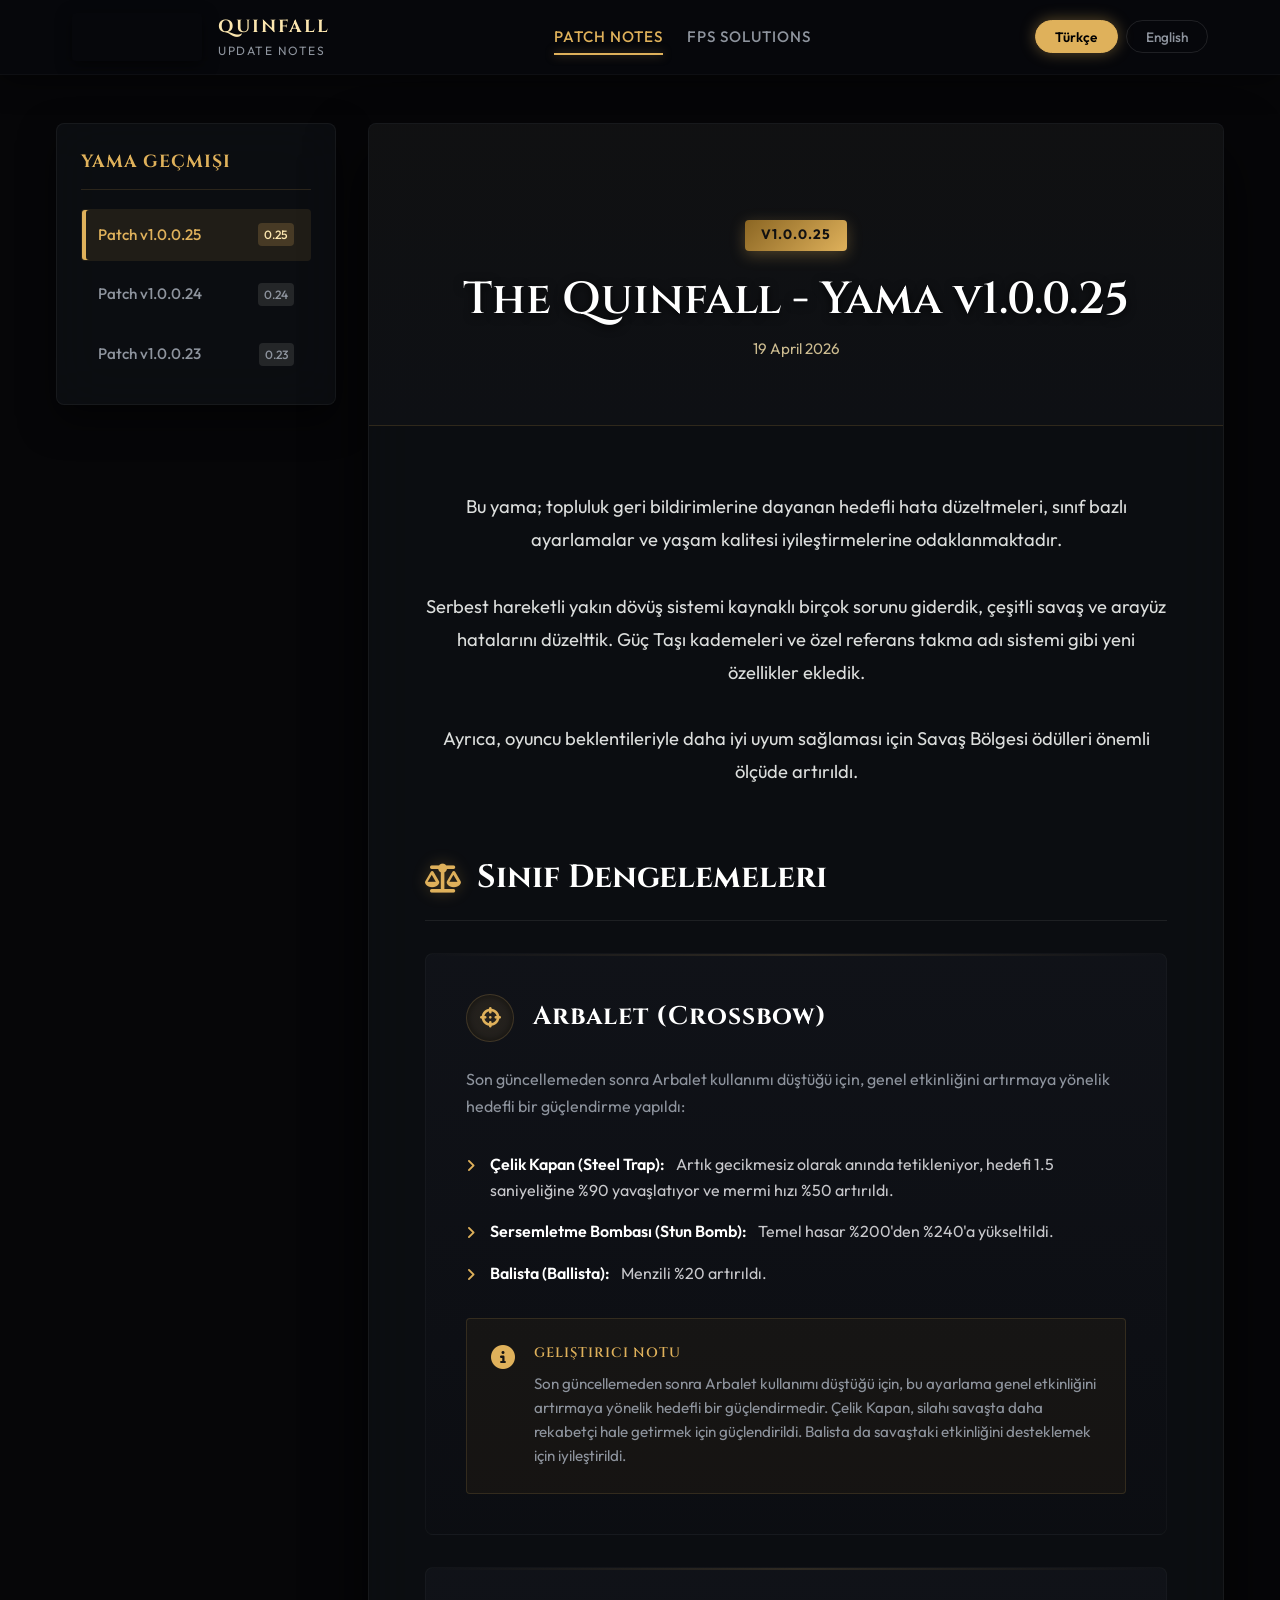
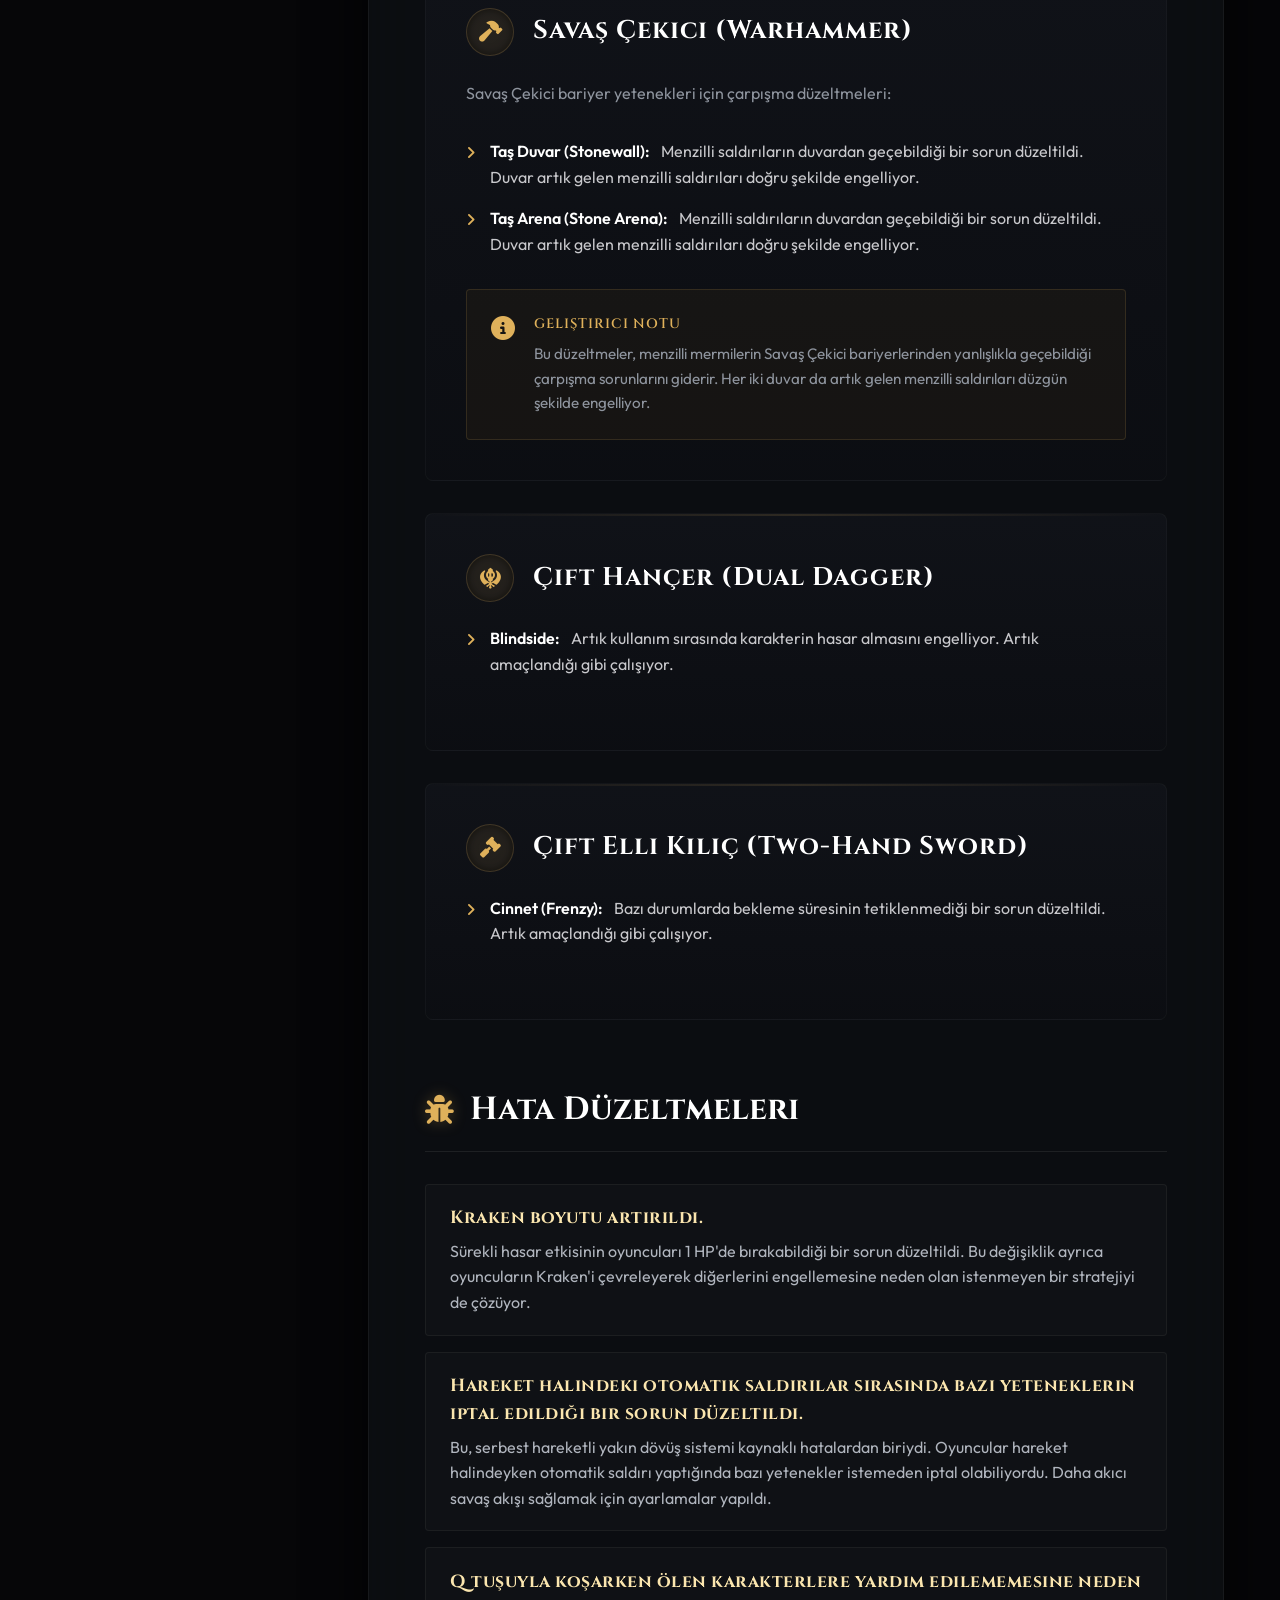
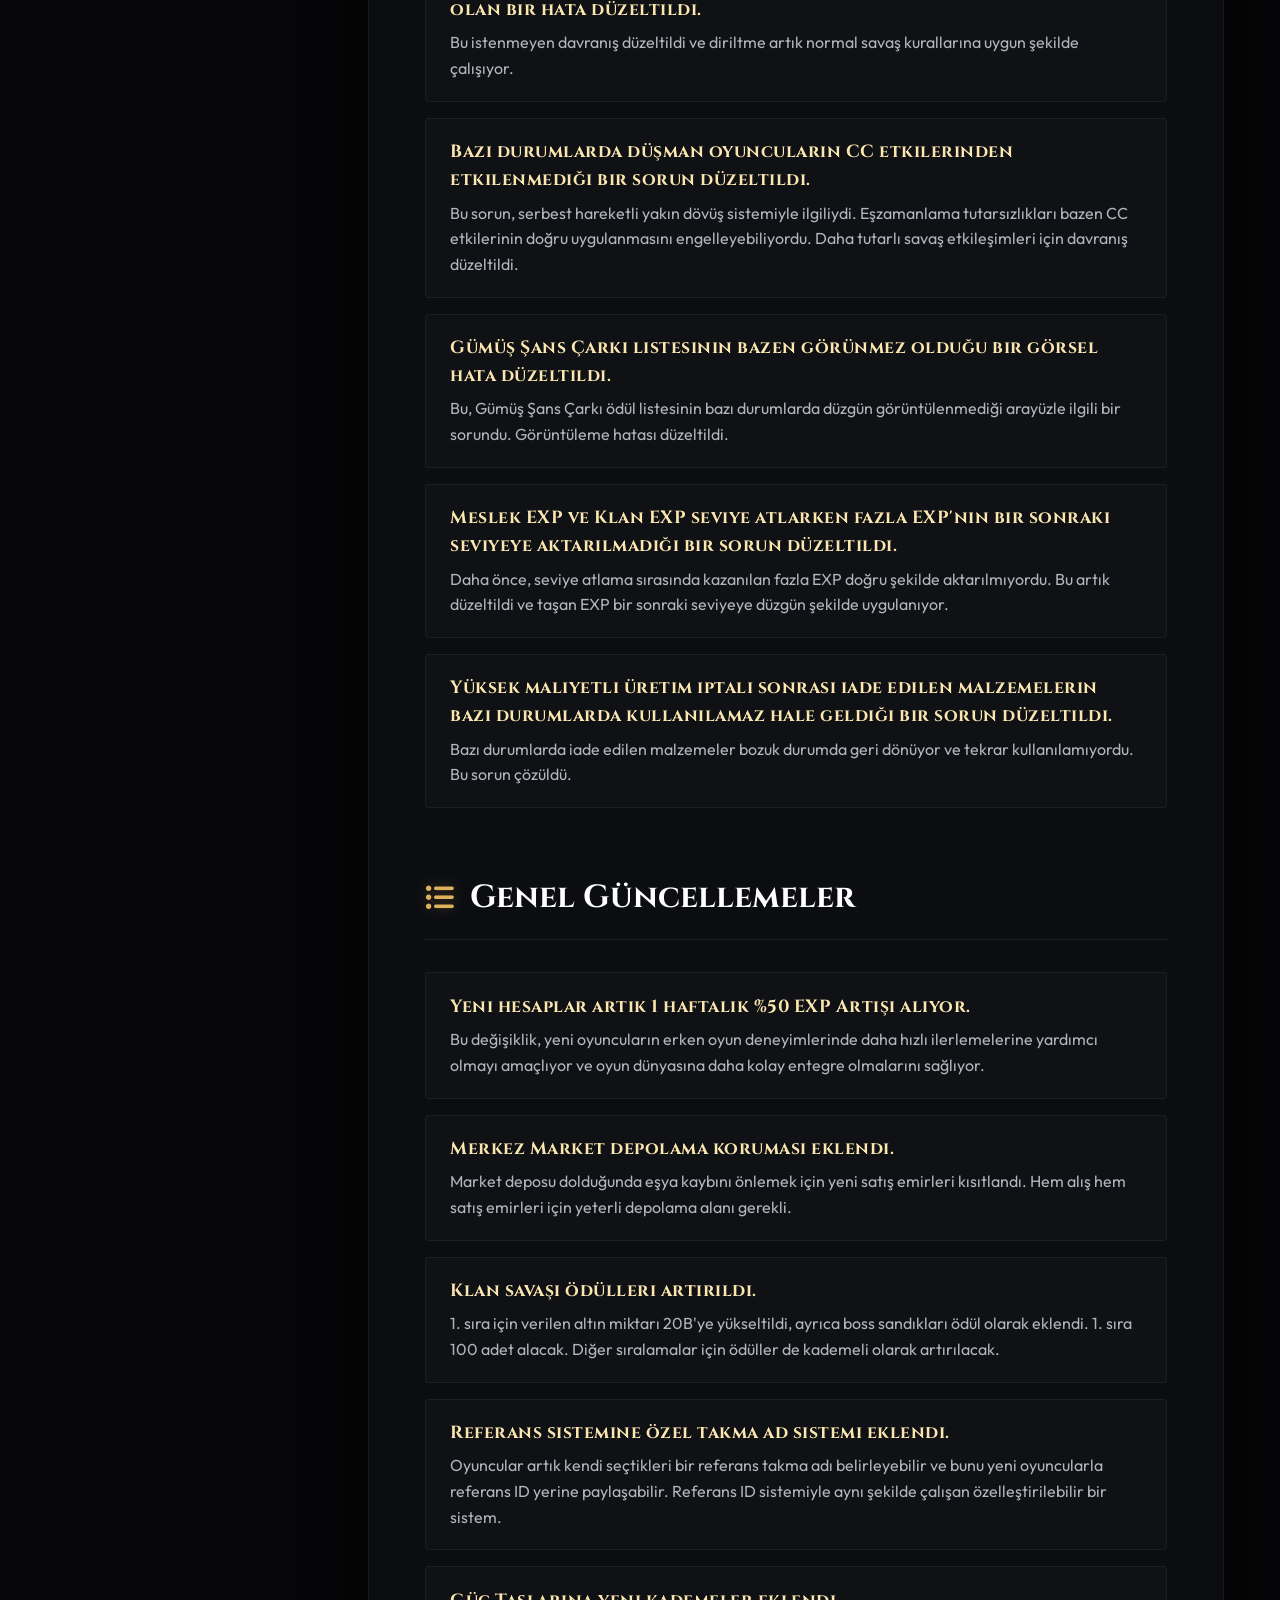
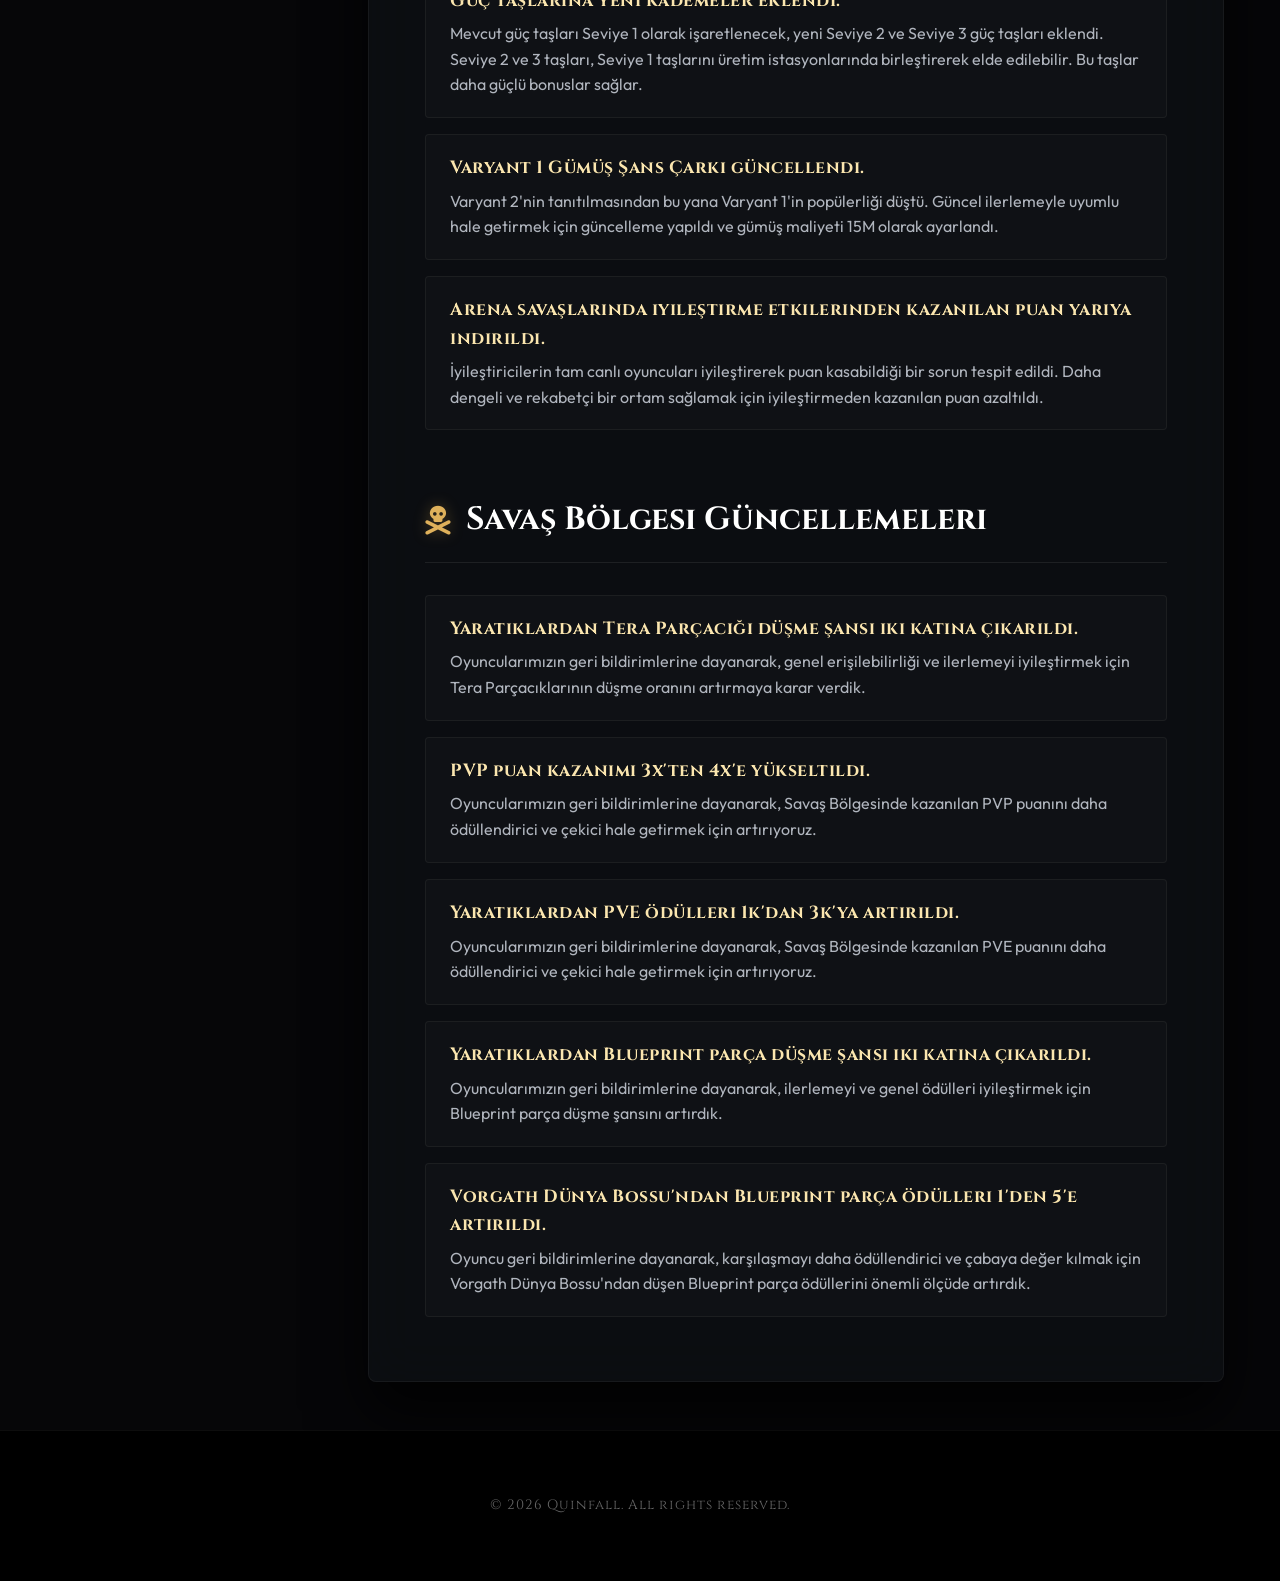
==== commit 880fc75d: "Add files via upload" ====
--- a/index.html
+++ b/index.html
@@ -30,6 +30,12 @@
                     <span class="subtitle" id="nav-subtitle">Update Notes</span>
                 </div>
             </div>
+            
+            <div class="nav-links">
+                <a href="index.html" class="nav-link active" id="nav-patch">Patch Notes</a>
+                <a href="fps.html" class="nav-link" id="nav-fps">FPS Solutions</a>
+            </div>
+
             <div class="lang-selector">
                 <button class="lang-btn active" data-lang="tr">Türkçe</button>
                 <button class="lang-btn" data-lang="en">English</button>
--- a/style.css
+++ b/style.css
@@ -123,6 +123,43 @@
     text-transform: uppercase;
 }
 
+.nav-links {
+    display: flex;
+    gap: 1.5rem;
+    align-items: center;
+}
+
+.nav-link {
+    color: var(--text-muted);
+    text-decoration: none;
+    font-size: 0.95rem;
+    font-weight: 500;
+    transition: var(--trans-smooth);
+    padding: 0.4rem 0;
+    position: relative;
+    text-transform: uppercase;
+    letter-spacing: 1px;
+}
+
+.nav-link:hover {
+    color: #fff;
+}
+
+.nav-link.active {
+    color: var(--gold);
+}
+
+.nav-link.active::after {
+    content: '';
+    position: absolute;
+    bottom: 0;
+    left: 0;
+    width: 100%;
+    height: 2px;
+    background: var(--gold);
+    box-shadow: 0 0 10px rgba(223, 177, 91, 0.5);
+}
+
 .lang-selector {
     display: flex;
     gap: 0.5rem;
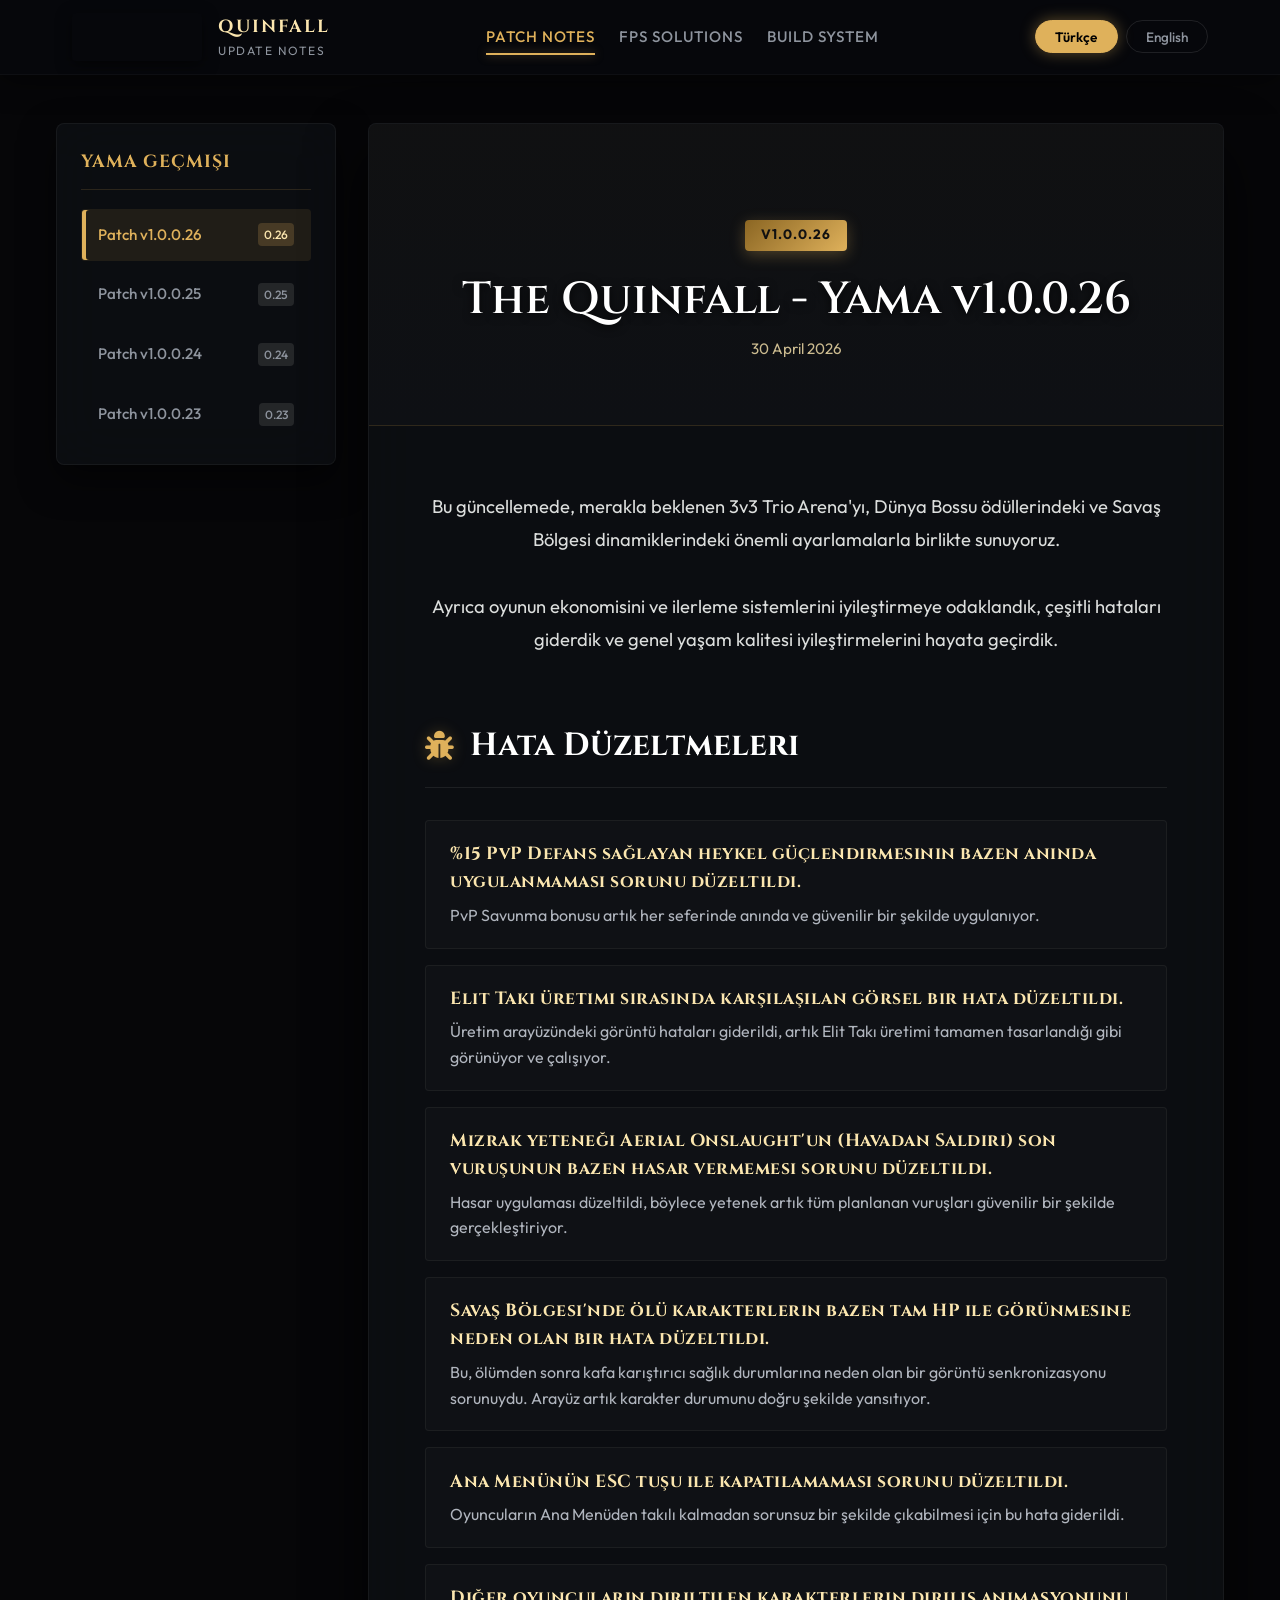
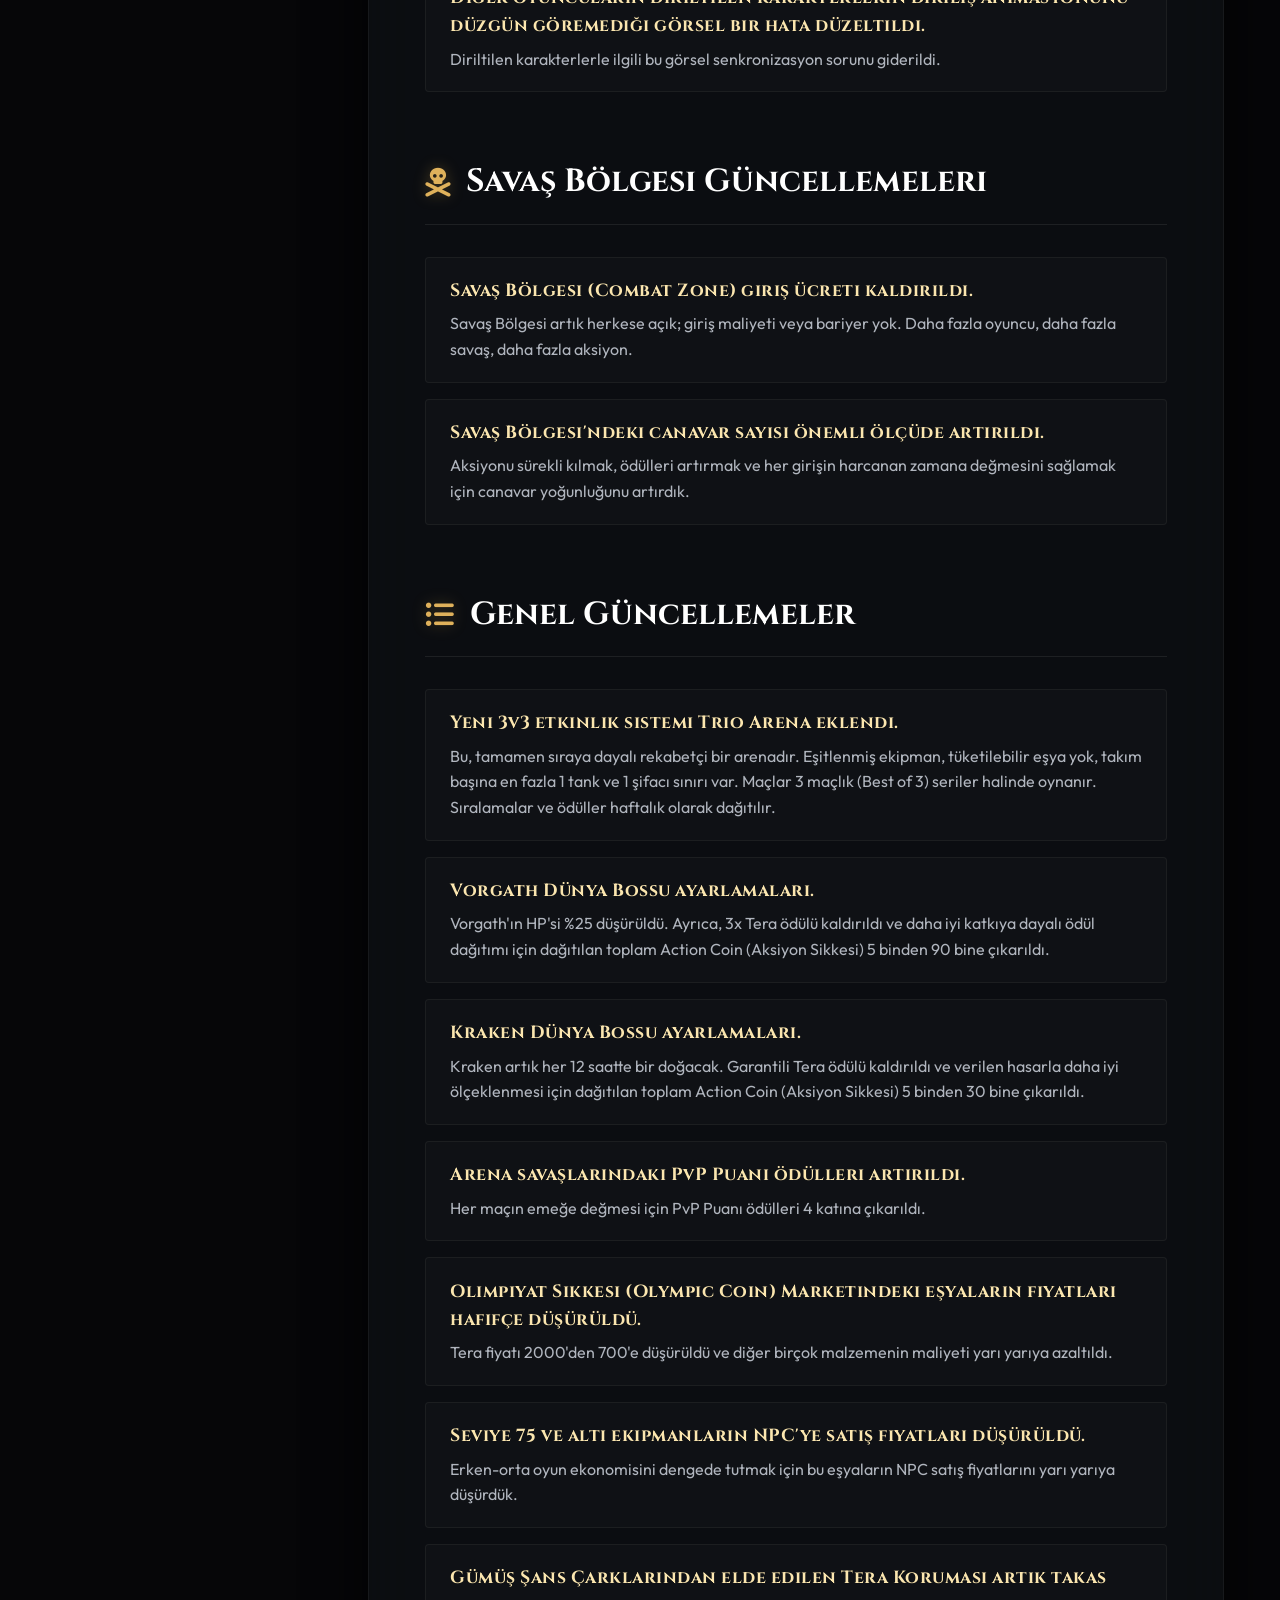
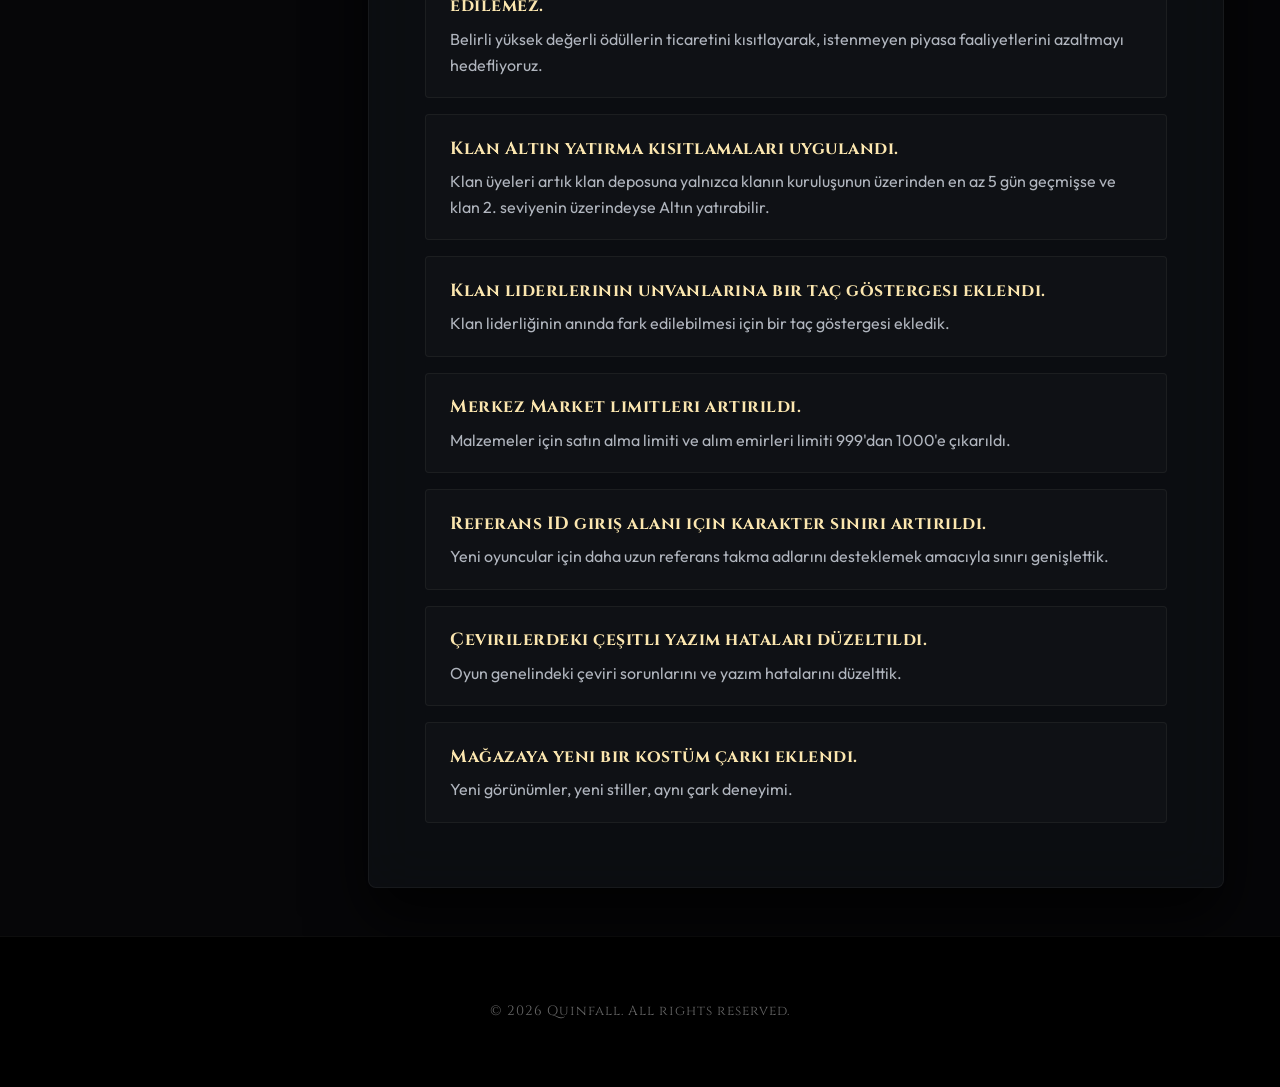
==== commit 84bd0e51: "Add files via upload" ====
--- a/index.html
+++ b/index.html
@@ -32,8 +32,9 @@
             </div>
             
             <div class="nav-links">
-                <a href="index.html" class="nav-link active" id="nav-patch">Patch Notes</a>
-                <a href="fps.html" class="nav-link" id="nav-fps">FPS Solutions</a>
+                <a href="index.html" class="nav-link active" id="nav-patch" data-tr="Yama Notları" data-en="Patch Notes">Patch Notes</a>
+                <a href="fps.html" class="nav-link" id="nav-fps" data-tr="FPS Çözümleri" data-en="FPS Solutions">FPS Solutions</a>
+                <a href="build.html" class="nav-link" id="nav-build" data-tr="Build Sistemi" data-en="Build System">Build System</a>
             </div>
 
             <div class="lang-selector">
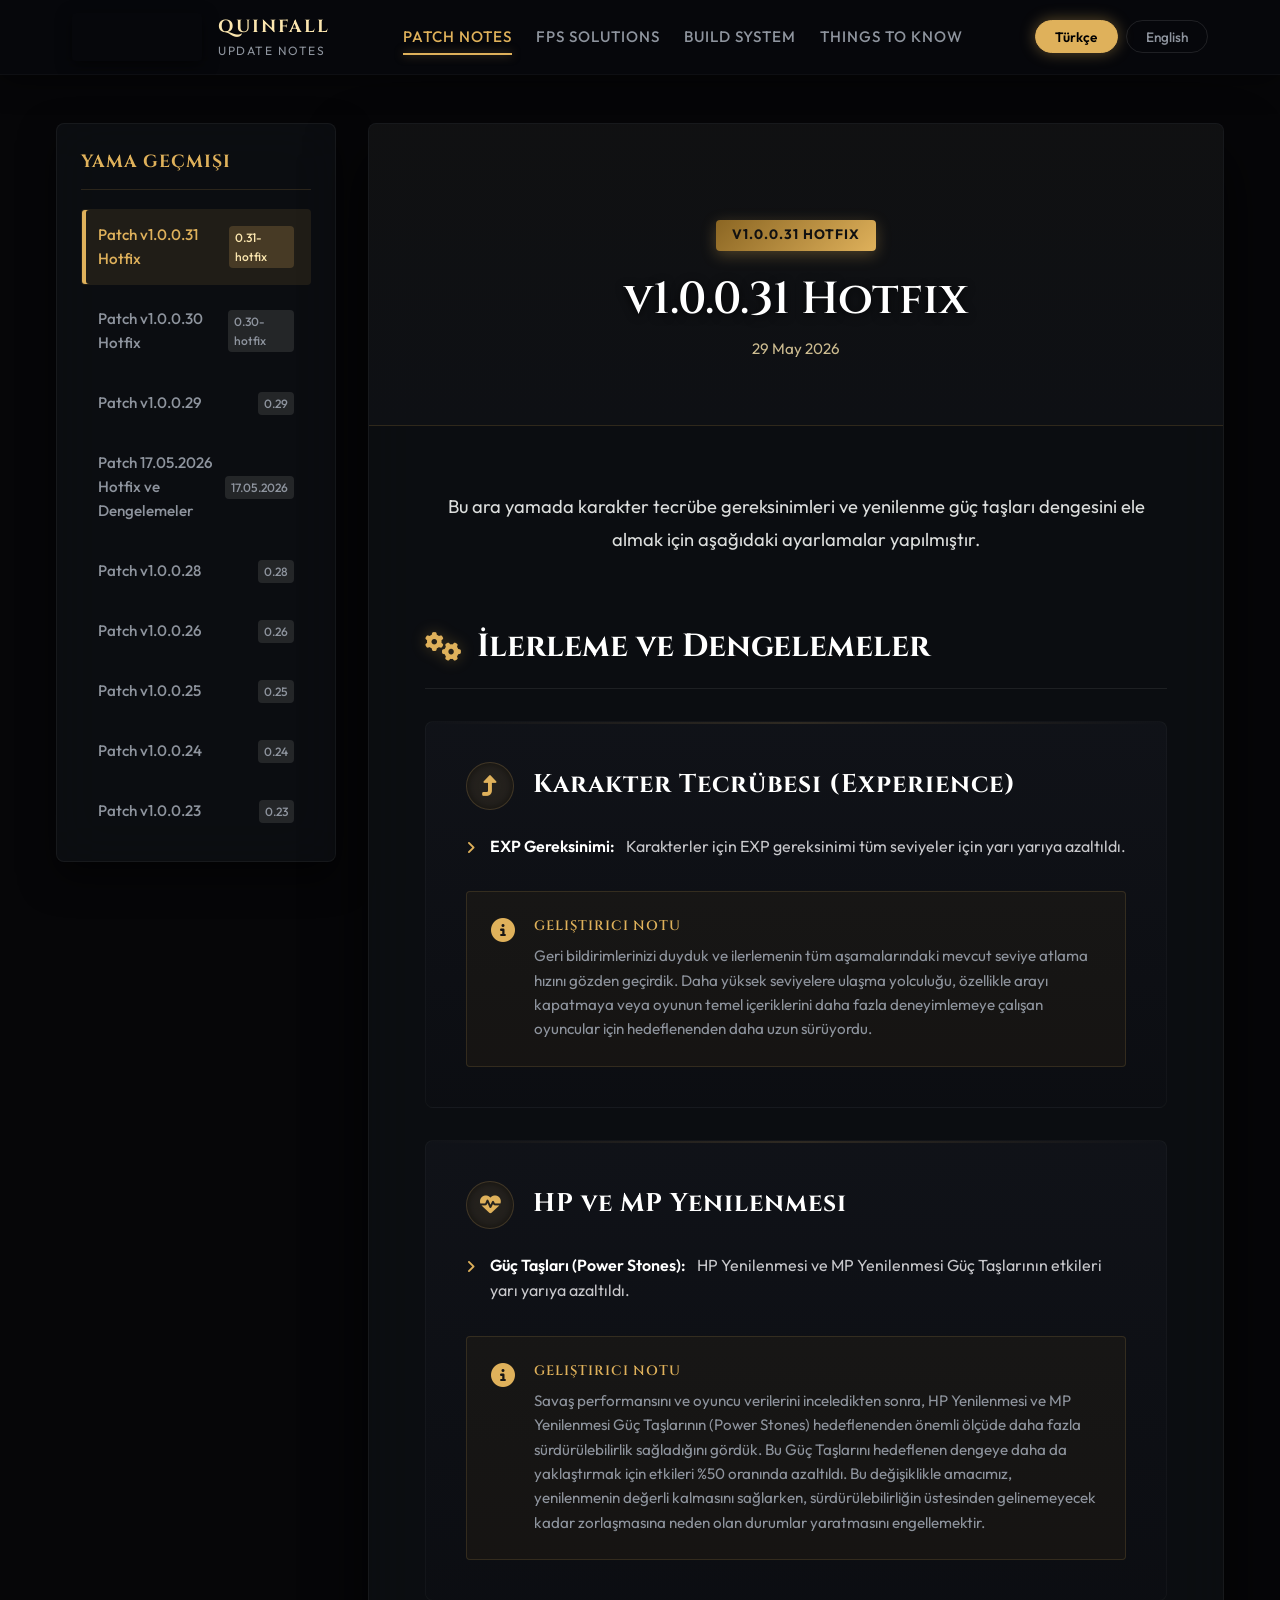
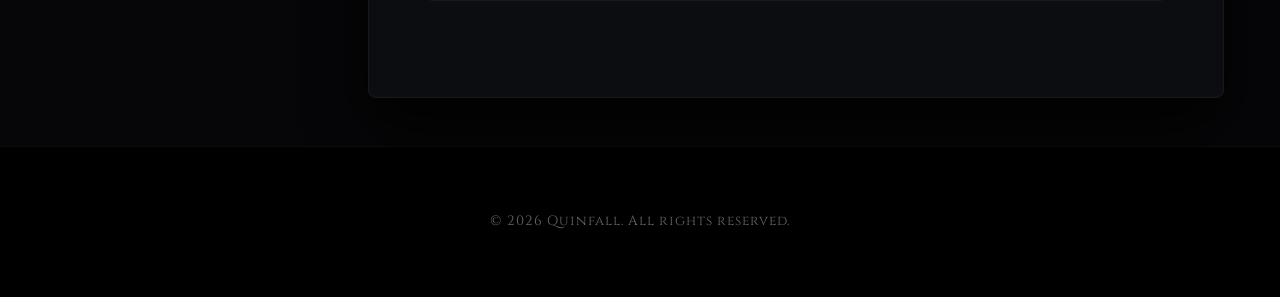
==== commit c432e2c1: "Add files via upload" ====
--- a/index.html
+++ b/index.html
@@ -35,6 +35,7 @@
                 <a href="index.html" class="nav-link active" id="nav-patch" data-tr="Yama Notları" data-en="Patch Notes">Patch Notes</a>
                 <a href="fps.html" class="nav-link" id="nav-fps" data-tr="FPS Çözümleri" data-en="FPS Solutions">FPS Solutions</a>
                 <a href="build.html" class="nav-link" id="nav-build" data-tr="Build Sistemi" data-en="Build System">Build System</a>
+                <a href="info.html" class="nav-link" id="nav-info" data-tr="Bilinmesi Gerekenler" data-en="Things to Know">Things to Know</a>
             </div>
 
             <div class="lang-selector">
